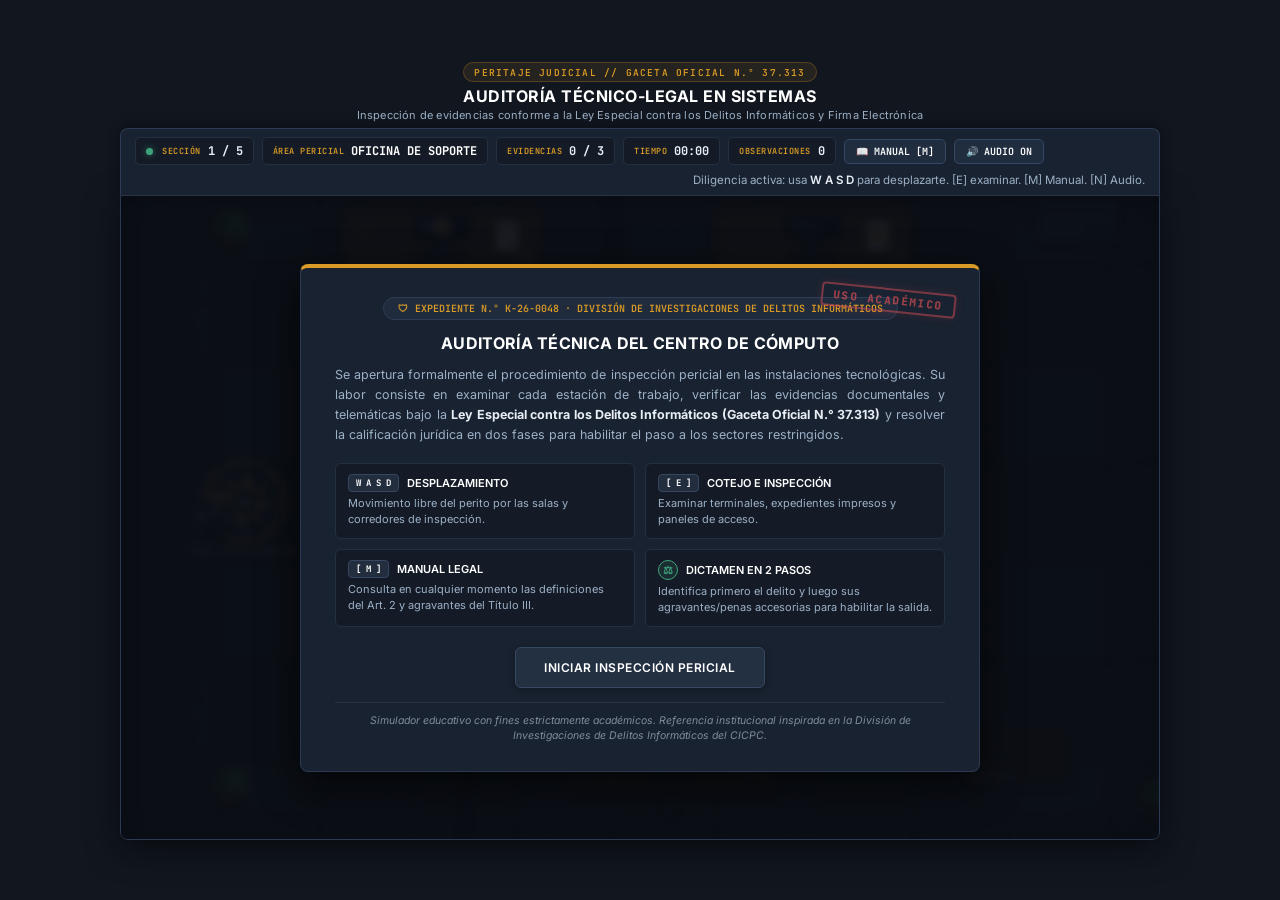
==== index.html @ 8b0395fb "feat: ambientacion institucional inspirada en la Division de Delitos Informaticos del CICPC" ====
<!DOCTYPE html>
<html lang="es">
<head>
    <meta charset="UTF-8">
    <meta name="viewport" content="width=device-width, initial-scale=1.0">
    <title>Auditoría Forense - Ley Especial contra los Delitos Informáticos (Gaceta N.° 37.313)</title>
    <!-- Google Fonts: Inter para lectura nítida y JetBrains Mono para códigos y registros periciales -->
    <link rel="preconnect" href="https://fonts.googleapis.com">
    <link rel="preconnect" href="https://fonts.gstatic.com" crossorigin>
    <link href="https://fonts.googleapis.com/css2?family=Inter:wght@400;500;600;700&family=JetBrains+Mono:wght@400;500;600;700&display=swap" rel="stylesheet">
    <!-- Estilos de ilustración técnica 2D sobria -->
    <link rel="stylesheet" href="css/styles.css">
</head>
<body>

    <header>
        <div class="header-tag">PERITAJE JUDICIAL // GACETA OFICIAL N.° 37.313</div>
        <h1>AUDITORÍA TÉCNICO-LEGAL EN SISTEMAS</h1>
        <div class="subtitle">Inspección de evidencias conforme a la Ley Especial contra los Delitos Informáticos y Firma Electrónica</div>
    </header>

    <!-- HUD Superior: Panel de Control de la Diligencia -->
    <div id="status-bar">
        <div class="hud-item hud-room">
            <span class="hud-status-led" title="Diligencia en curso"></span>
            <span class="hud-label">SECCIÓN</span>
            <span class="hud-value" id="room-num">1 / 5</span>
        </div>
        <div class="hud-item hud-name">
            <span class="hud-label">ÁREA PERICIAL</span>
            <span class="hud-value" id="room-name-display">OFICINA DE SOPORTE</span>
        </div>
        <div class="hud-item hud-clues">
            <span class="hud-label">EVIDENCIAS</span>
            <span class="hud-value" id="clues-counter">0 / 3</span>
        </div>
        <div class="hud-item hud-timer">
            <span class="hud-label">TIEMPO</span>
            <span class="hud-value" id="timer-display">00:00</span>
        </div>
        <div class="hud-item hud-errors">
            <span class="hud-label">OBSERVACIONES</span>
            <span class="hud-value" id="errors-counter">0</span>
        </div>
        <button id="btn-open-manual" class="hud-btn" type="button" title="Consultar Manual Legal [M]">
            <span class="hud-btn-icon">📖</span> MANUAL [M]
        </button>
        <button id="btn-audio" class="hud-btn" type="button" title="Alternar Audio [N]">
            <span class="hud-btn-icon">🔊</span> AUDIO ON
        </button>
        <div class="hud-hint" id="interaction-hint">
            Diligencia activa: usa <b>W A S D</b> para desplazarte. [E] examinar. [M] Manual. [N] Audio.
        </div>
    </div>

    <!-- Contenedor Principal del Juego -->
    <div id="game-container">
        <!-- Canvas en alta resolución 2D vectorial (840x520 viewport con cámara de seguimiento) -->
        <canvas id="gameCanvas" width="840" height="520"></canvas>

        <!-- Sombra perimetral sutil -->
        <div class="vignette-layer"></div>

        <!-- Notificación táctica de diligencia -->
        <div id="tactical-toast" role="status" aria-live="polite">
            <span class="toast-icon">§</span>
            <span id="toast-message">EXPEDIENTE PERICIAL // GACETA OFICIAL N.° 37.313</span>
        </div>

        <!-- Pantalla de Transición entre sectores periciales -->
        <div id="transition-overlay">
            <div class="transition-spinner"></div>
            <div class="transition-text" id="transition-status-text">CONSIGNANDO DICTAMEN PERICIAL...</div>
            <div class="transition-sub">Preservando cadena de custodia digital</div>
        </div>

        <!-- Pantalla de Inicio: Apertura de Expediente -->
        <div id="start-screen" class="screen-overlay">
            <div class="screen-card">
                <div class="academic-stamp">USO ACADÉMICO</div>
                <div class="card-header-badge">
                    <span class="badge-icon">🛡</span>
                    <span>EXPEDIENTE N.° K-26-0048 · DIVISIÓN DE INVESTIGACIONES DE DELITOS INFORMÁTICOS</span>
                </div>
                <h2 class="screen-title">AUDITORÍA TÉCNICA DEL CENTRO DE CÓMPUTO</h2>
                <p class="screen-desc">
                    Se apertura formalmente el procedimiento de inspección pericial en las instalaciones tecnológicas. 
                    Su labor consiste en examinar cada estación de trabajo, verificar las evidencias documentales y 
                    telemáticas bajo la <b>Ley Especial contra los Delitos Informáticos (Gaceta Oficial N.° 37.313)</b> 
                    y resolver la calificación jurídica en dos fases para habilitar el paso a los sectores restringidos.
                </p>
                <div class="instructions-grid">
                    <div class="instruction-item">
                        <div class="inst-header">
                            <span class="inst-key">W A S D</span>
                            <b>DESPLAZAMIENTO</b>
                        </div>
                        <p>Movimiento libre del perito por las salas y corredores de inspección.</p>
                    </div>
                    <div class="instruction-item">
                        <div class="inst-header">
                            <span class="inst-key">[ E ]</span>
                            <b>COTEJO E INSPECCIÓN</b>
                        </div>
                        <p>Examinar terminales, expedientes impresos y paneles de acceso.</p>
                    </div>
                    <div class="instruction-item">
                        <div class="inst-header">
                            <span class="inst-key">[ M ]</span>
                            <b>MANUAL LEGAL</b>
                        </div>
                        <p>Consulta en cualquier momento las definiciones del Art. 2 y agravantes del Título III.</p>
                    </div>
                    <div class="instruction-item">
                        <div class="inst-header">
                            <span class="inst-indicator verified">⚖</span>
                            <b>DICTAMEN EN 2 PASOS</b>
                        </div>
                        <p>Identifica primero el delito y luego sus agravantes/penas accesorias para habilitar la salida.</p>
                    </div>
                </div>
                <button id="btn-start" class="cyber-btn" type="button">INICIAR INSPECCIÓN PERICIAL</button>
                <div class="screen-footer-note">
                    Simulador educativo con fines estrictamente académicos. Referencia institucional inspirada en la División de Investigaciones de Delitos Informáticos del CICPC.
                </div>
            </div>
        </div>

        <!-- Pantalla de Victoria: Informe Final de Auditoría -->
        <div id="victory-screen" class="screen-overlay" style="display: none;">
            <div class="screen-card victory report-card">
                <div class="card-header-badge success">
                    <span class="badge-icon">✓</span>
                    <span>DICTAMEN EMITIDO // INFORME PERICIAL CONSOLIDADO</span>
                </div>
                <h2 class="screen-title">EXPERTICIA INFORMÁTICA — DICTAMEN PERICIAL</h2>
                <p class="screen-desc">
                    Informe consolidado listo para remisión al Ministerio Público (Ley Especial contra los Delitos Informáticos, G.O. N.° 37.313). Se ha culminado la totalidad de las 5 secciones periciales, logrando tipificar con rigor legal las infracciones y determinando las sanciones principales, accesorias e indemnizaciones civiles correspondientes.
                </p>

                <!-- Resumen de Métricas de la Diligencia -->
                <div class="metrics-row">
                    <div class="metric-box">
                        <span class="metric-label">TIEMPO TOTAL</span>
                        <span class="metric-val" id="victory-time">00:00</span>
                    </div>
                    <div class="metric-box">
                        <span class="metric-label">EVIDENCIAS ANALIZADAS</span>
                        <span class="metric-val" id="victory-clues">0 / 0</span>
                    </div>
                    <div class="metric-box">
                        <span class="metric-label">OBSERVACIONES / ERRORES</span>
                        <span class="metric-val" id="victory-errors">0</span>
                    </div>
                </div>

                <!-- Tabla de Delitos Resueltos -->
                <div id="victory-table-container" class="table-scroll-container"></div>

                <button id="btn-restart" class="cyber-btn" type="button">REINICIAR AUDITORÍA</button>
            </div>
        </div>

        <!-- Modal de Terminal / Desafío Legal en Dos Pasos -->
        <div id="terminal-modal" role="dialog" aria-modal="true" aria-labelledby="q-title">
            <div class="modal-header">
                <div id="terminal-step-badge" class="step-badge step-1">PASO 1 DE 2: TIPIFICACIÓN DEL DELITO</div>
                <h2 id="q-title">CONTROL PERICIAL // DICTAMEN REQUERIDO</h2>
                <p id="q-summary" class="terminal-summary"></p>
            </div>
            <div id="terminal-error"></div>
            <p id="q-text"></p>
            <div id="q-options"></div>
            <div id="terminal-verdict" style="display: none;"></div>
        </div>

        <!-- Modal de Evidencia Encontrada (Diegético: Gaceta Oficial / Estación Forense) -->
        <div id="clue-modal" role="dialog" aria-modal="true" aria-labelledby="clue-title" class="clue-document">
            <!-- Cabecera Editorial Gaceta Oficial (Modo Documento) -->
            <div class="gaceta-masthead">
                <div class="gaceta-top-republica">REPÚBLICA BOLIVARIANA DE VENEZUELA</div>
                <h1 class="gaceta-main-title">GACETA OFICIAL</h1>
                <div class="gaceta-sub-republica">DE LA REPÚBLICA BOLIVARIANA DE VENEZUELA</div>
                <div class="gaceta-double-rule"></div>
                <div class="gaceta-meta-bar">
                    <span>AÑO CXXIX — MES I</span>
                    <span>Caracas, martes 30 de octubre de 2001</span>
                    <span>Número 37.313</span>
                </div>
                <div class="gaceta-single-rule"></div>
                <div class="gaceta-law-title">Ley N° 48 · Ley Especial contra los Delitos Informáticos</div>
            </div>

            <!-- Cabecera de Estación Digital Forense (Modo Terminal / Computadora) -->
            <div class="workstation-titlebar">
                <div class="os-window-dots">
                    <span class="dot close"></span>
                    <span class="dot min"></span>
                    <span class="dot max"></span>
                </div>
                <div class="os-window-title">MÓDULO DE ANÁLISIS FORENSE — CICPC // EVIDENCIA DIGITAL</div>
                <div class="os-badge-secure">EVIDENCIA DIGITAL // SOLO LECTURA</div>
            </div>

            <!-- Contenido del expediente / evidencia -->
            <div class="clue-body-wrap">
                <div class="modal-header">
                    <span class="modal-badge-info" id="clue-badge-label">EVIDENCIA CONSIGNADA</span>
                    <h2 id="clue-title">ELEMENTO MATERIAL PROBATORIO</h2>
                </div>
                <p id="clue-text"></p>
            </div>
            <button id="close-clue" class="close-btn" type="button">CERRAR Y CONTINUAR INSPECCIÓN</button>
        </div>

        <!-- Modal de Manual Legal (Glosario Art. 2 y Título III) -->
        <div id="manual-modal" role="dialog" aria-modal="true" aria-labelledby="manual-title">
            <div class="manual-modal-header">
                <div class="manual-title-group">
                    <span class="modal-badge-info">CONSULTA NORMATIVA</span>
                    <h2 id="manual-title">MANUAL LEGAL // GACETA OFICIAL N.° 37.313</h2>
                </div>
                <button id="close-manual" class="modal-close-icon" type="button" title="Cerrar Manual [Escape]">✕</button>
            </div>
            <div class="manual-controls">
                <div class="manual-tabs">
                    <button id="tab-defs" class="manual-tab active" type="button">DEFINICIONES (ART. 2)</button>
                    <button id="tab-rules" class="manual-tab" type="button">AGRAVANTES Y SANCIONES (TÍTULO III)</button>
                </div>
                <input id="manual-search" class="manual-search-input" type="text" placeholder="Buscar concepto o artículo legal...">
            </div>
            <div id="manual-content" class="manual-content-body"></div>
        </div>
    </div>

    <!-- Carga ordenada de scripts del motor mediante defer -->
    <script src="js/data/rooms.js" defer></script>
    <script src="js/data/puzzles.js" defer></script>
    <script src="js/data/glossary.js" defer></script>
    <script src="js/engine/audio.js" defer></script>
    <script src="js/engine/state.js" defer></script>
    <script src="js/engine/textures.js" defer></script>
    <script src="js/engine/renderer.js" defer></script>
    <script src="js/main.js" defer></script>
</body>
</html>
---- css/styles.css ----
/* ==========================================================================
   AUDITORÍA FORENSE - GACETA OFICIAL N.° 37.313
   ESTILO DE ILUSTRACIÓN 2D TÉCNICA, SOBRIA, AMPLIA Y NÍTIDA
   ========================================================================== */

@import url('https://fonts.googleapis.com/css2?family=Inter:wght@400;500;600;700&family=JetBrains+Mono:wght@400;500;600;700&display=swap');

:root {
    /* Paleta sobria institucional */
    --bg-dark: #11161F;
    --panel-bg: #192230;
    --panel-surface: #202B3D;
    --panel-border: #2C3B52;
    --panel-border-subtle: #233042;

    /* Acentos funcionales mate */
    --accent-amber: #D99B26;      /* Énfasis pericial, cotejos pendientes */
    --accent-emerald: #3FA37C;    /* Conformidad jurídica, acceso concedido */
    --accent-brick: #C84B52;      /* Restricción de acceso, advertencia penal */
    --accent-blue: #4B6E94;       /* Respaldo institucional */

    /* Tonalidades de texto y lectura */
    --text-main: #E8EEF5;
    --text-dim: #9CB0C6;
    --text-muted: #6E8299;
    --doc-archive: #EAE2D0;
}

* {
    box-sizing: border-box;
    margin: 0;
    padding: 0;
}

/* Scrollbar moderno sobrio */
::-webkit-scrollbar {
    width: 7px;
    height: 7px;
}
::-webkit-scrollbar-track {
    background: #11161F;
    border-radius: 4px;
}
::-webkit-scrollbar-thumb {
    background: #2C3B52;
    border-radius: 4px;
}
::-webkit-scrollbar-thumb:hover {
    background: #3E516E;
}

body {
    background-color: var(--bg-dark);
    color: var(--text-main);
    font-family: 'Inter', -apple-system, BlinkMacSystemFont, 'Segoe UI', Roboto, sans-serif;
    display: flex;
    flex-direction: column;
    align-items: center;
    justify-content: center;
    min-height: 100vh;
    padding: 8px 14px;
    overflow-x: hidden;
    position: relative;
    -webkit-font-smoothing: antialiased;
}

/* Encabezado Institucional Limpio */
header {
    text-align: center;
    margin-bottom: 6px;
    z-index: 1;
}

.header-tag {
    display: inline-block;
    font-family: 'JetBrains Mono', monospace;
    font-size: 9.5px;
    font-weight: 600;
    letter-spacing: 1.2px;
    color: var(--accent-amber);
    background: rgba(217, 155, 38, 0.1);
    border: 1px solid rgba(217, 155, 38, 0.25);
    padding: 2.5px 10px;
    border-radius: 12px;
    margin-bottom: 4px;
}

h1 {
    font-family: 'Inter', sans-serif;
    font-size: 16px;
    font-weight: 700;
    color: #FFFFFF;
    letter-spacing: 0.5px;
    margin-bottom: 2px;
    text-transform: uppercase;
}

.subtitle {
    font-size: 11px;
    color: var(--text-dim);
    letter-spacing: 0.2px;
    font-weight: 400;
}

/* HUD Superior: Barra de Estado Forense Amplia */
#status-bar {
    width: min(1040px, 96vw, calc((100vh - 110px) * (840 / 520)));
    display: flex;
    flex-wrap: wrap;
    gap: 8px;
    align-items: center;
    background: var(--panel-bg);
    border: 1px solid var(--panel-border);
    border-bottom: none;
    border-radius: 8px 8px 0 0;
    padding: 8px 14px;
    box-shadow: 0 -2px 12px rgba(0, 0, 0, 0.35);
    z-index: 2;
}

.hud-item {
    display: inline-flex;
    align-items: center;
    gap: 7px;
    background: #141B26;
    border: 1px solid var(--panel-border-subtle);
    border-radius: 5px;
    padding: 5px 10px;
}

.hud-label {
    font-family: 'JetBrains Mono', monospace;
    font-size: 8.5px;
    font-weight: 600;
    color: var(--accent-amber);
    letter-spacing: 0.5px;
    text-transform: uppercase;
}

.hud-value {
    font-family: 'JetBrains Mono', monospace;
    font-size: 12px;
    font-weight: 700;
    color: var(--text-main);
}

.hud-name .hud-value {
    color: #FFFFFF;
}

/* Indicador de expediente activo */
.hud-status-led {
    display: inline-block;
    width: 7px;
    height: 7px;
    background-color: var(--accent-emerald);
    border-radius: 50%;
    margin-right: 2px;
    box-shadow: 0 0 6px rgba(63, 163, 124, 0.6);
}

/* Botón de Manual en el HUD */
.hud-btn {
    display: inline-flex;
    align-items: center;
    gap: 6px;
    background: #202D3F;
    color: #FFFFFF;
    border: 1px solid #354763;
    padding: 5px 11px;
    border-radius: 5px;
    font-family: 'JetBrains Mono', monospace;
    font-size: 10px;
    font-weight: 600;
    cursor: pointer;
    transition: all 0.16s ease;
    outline: none;
}

.hud-btn:hover {
    background: #2A3C54;
    border-color: var(--accent-amber);
    color: #FFFFFF;
}

.hud-btn:active {
    transform: translateY(1px);
}

.hud-btn.muted {
    background: #171E28;
    border-color: #283648;
    color: var(--text-dim);
}

.hud-btn.muted:hover {
    background: #202A38;
    border-color: #3C4E68;
    color: var(--text-main);
}

.hud-hint {
    font-size: 11.5px;
    color: var(--text-dim);
    margin-left: auto;
    white-space: nowrap;
    overflow: hidden;
    text-overflow: ellipsis;
}

.hud-hint b {
    color: var(--text-main);
    font-weight: 600;
}

/* Contenedor Principal del Juego */
#game-container {
    position: relative;
    width: min(1040px, 96vw, calc((100vh - 110px) * (840 / 520)));
    border: 1px solid var(--panel-border);
    border-radius: 0 0 8px 8px;
    box-shadow: 0 8px 32px rgba(0, 0, 0, 0.55);
    background-color: #0E131B;
    overflow: hidden;
    z-index: 1;
}

/* Canvas nítido en renderizado 2D ilustrado */
canvas#gameCanvas {
    display: block;
    width: 100%;
    height: auto;
    aspect-ratio: 840 / 520;
    background-color: #0E131B;
}

/* Viñeta sutil perimetral */
.vignette-layer {
    position: absolute;
    inset: 0;
    pointer-events: none;
    box-shadow: inset 0 0 60px rgba(0, 0, 0, 0.45);
    z-index: 5;
}

/* Toast de notificación pericial */
#tactical-toast {
    position: absolute;
    top: 16px;
    left: 50%;
    transform: translateX(-50%) translateY(-70px);
    background: #192230;
    border: 1px solid var(--panel-border);
    border-left: 4px solid var(--accent-amber);
    color: #FFFFFF;
    font-size: 12px;
    font-weight: 500;
    padding: 10px 20px;
    border-radius: 6px;
    box-shadow: 0 6px 20px rgba(0, 0, 0, 0.6);
    z-index: 25;
    transition: transform 0.28s cubic-bezier(0.16, 1, 0.3, 1), opacity 0.25s ease-out;
    opacity: 0;
    pointer-events: none;
    display: flex;
    align-items: center;
    gap: 10px;
    white-space: nowrap;
}

#tactical-toast.visible {
    transform: translateX(-50%) translateY(0);
    opacity: 1;
}

#tactical-toast .toast-icon {
    color: var(--accent-amber);
    font-family: 'JetBrains Mono', monospace;
    font-weight: bold;
    font-size: 14px;
}

/* Transición entre sectores periciales */
#transition-overlay {
    position: absolute;
    inset: 0;
    background-color: #0B0E14;
    z-index: 30;
    opacity: 0;
    pointer-events: none;
    transition: opacity 0.4s ease-in-out;
    display: flex;
    flex-direction: column;
    align-items: center;
    justify-content: center;
    gap: 10px;
}

#transition-overlay.active {
    opacity: 1;
    pointer-events: all;
}

.transition-spinner {
    width: 32px;
    height: 32px;
    border: 3px solid rgba(217, 155, 38, 0.2);
    border-top-color: var(--accent-amber);
    border-radius: 50%;
    animation: spin 0.9s linear infinite;
    margin-bottom: 6px;
}

@keyframes spin {
    to { transform: rotate(360deg); }
}

.transition-text {
    font-family: 'Inter', sans-serif;
    font-size: 13px;
    font-weight: 600;
    color: #FFFFFF;
    letter-spacing: 0.8px;
    text-transform: uppercase;
}

.transition-sub {
    font-size: 11px;
    color: var(--text-dim);
}

/* Pantallas superpuestas (Inicio y Dictamen Final) */
.screen-overlay {
    position: absolute;
    inset: 0;
    background: rgba(10, 14, 20, 0.92);
    backdrop-filter: blur(4px);
    display: flex;
    flex-direction: column;
    align-items: center;
    justify-content: center;
    padding: 20px;
    z-index: 20;
    text-align: center;
    animation: screenFadeIn 0.28s ease-out;
}

@keyframes screenFadeIn {
    from { opacity: 0; }
    to { opacity: 1; }
}

.screen-card {
    background: #192230;
    border: 1px solid var(--panel-border);
    border-top: 4px solid var(--accent-amber);
    border-radius: 8px;
    padding: 28px 34px;
    max-width: 680px;
    max-height: calc(100% - 20px);
    overflow-y: auto;
    box-shadow: 0 12px 40px rgba(0, 0, 0, 0.7);
    position: relative;
    animation: cardScaleIn 0.25s ease-out;
}

@keyframes cardScaleIn {
    from { opacity: 0; transform: scale(0.97); }
    to { opacity: 1; transform: scale(1); }
}

.screen-card.victory {
    border-top-color: var(--accent-emerald);
}

.screen-card.report-card {
    max-width: 760px;
}

/* Sello diagonal de uso académico */
.academic-stamp {
    position: absolute;
    top: 20px;
    right: 24px;
    font-family: 'JetBrains Mono', monospace;
    font-size: 11px;
    font-weight: 800;
    color: rgba(200, 75, 82, 0.75);
    border: 2px solid rgba(200, 75, 82, 0.55);
    padding: 3px 10px;
    border-radius: 4px;
    letter-spacing: 1.5px;
    transform: rotate(6deg);
    text-transform: uppercase;
    pointer-events: none;
    box-shadow: 0 0 10px rgba(200, 75, 82, 0.15);
}

.screen-footer-note {
    font-size: 10.5px;
    color: #7E8D9F;
    line-height: 1.45;
    margin-top: 14px;
    padding-top: 10px;
    border-top: 1px solid rgba(255, 255, 255, 0.07);
    font-style: italic;
    text-align: center;
}

.card-header-badge {
    display: inline-flex;
    align-items: center;
    gap: 7px;
    padding: 4px 14px;
    font-family: 'JetBrains Mono', monospace;
    font-size: 10px;
    font-weight: 600;
    background: #202B3D;
    border: 1px solid #2E3E56;
    color: var(--accent-amber);
    border-radius: 20px;
    margin-bottom: 12px;
}

.card-header-badge.success {
    color: var(--accent-emerald);
    border-color: rgba(63, 163, 124, 0.35);
}

.screen-title {
    font-family: 'Inter', sans-serif;
    font-size: 16px;
    font-weight: 700;
    color: #FFFFFF;
    line-height: 1.45;
    margin-bottom: 10px;
    letter-spacing: 0.3px;
}

.screen-desc {
    font-size: 12.5px;
    color: var(--text-dim);
    line-height: 1.6;
    margin-bottom: 18px;
    text-align: justify;
}

.screen-desc b {
    color: var(--text-main);
}

.instructions-grid {
    display: grid;
    grid-template-columns: repeat(2, 1fr);
    gap: 10px;
    margin-bottom: 20px;
    text-align: left;
}

.instruction-item {
    background: #141B26;
    border: 1px solid var(--panel-border-subtle);
    border-radius: 6px;
    padding: 10px 12px;
    display: flex;
    flex-direction: column;
    gap: 4px;
}

.inst-header {
    display: flex;
    align-items: center;
    gap: 8px;
}

.inst-key {
    display: inline-block;
    padding: 2px 7px;
    background: #222D3E;
    border: 1px solid #364660;
    border-radius: 4px;
    font-family: 'JetBrains Mono', monospace;
    font-size: 9px;
    font-weight: 700;
    color: #FFFFFF;
}

.inst-indicator {
    display: inline-flex;
    align-items: center;
    justify-content: center;
    width: 20px;
    height: 20px;
    border-radius: 50%;
    font-weight: bold;
    font-size: 11px;
}

.inst-indicator.verified {
    background: rgba(63, 163, 124, 0.15);
    color: var(--accent-emerald);
    border: 1px solid var(--accent-emerald);
}

.instruction-item b {
    color: #FFFFFF;
    font-size: 11px;
    font-family: 'Inter', sans-serif;
    font-weight: 600;
}

.instruction-item p {
    font-size: 11px;
    color: var(--text-dim);
    line-height: 1.45;
    margin: 0;
}

/* Métricas en Pantalla de Victoria */
.metrics-row {
    display: grid;
    grid-template-columns: repeat(3, 1fr);
    gap: 10px;
    margin-bottom: 18px;
}

.metric-box {
    background: #141B26;
    border: 1px solid var(--panel-border-subtle);
    border-radius: 6px;
    padding: 10px 12px;
    display: flex;
    flex-direction: column;
    gap: 3px;
    text-align: center;
}

.metric-label {
    font-family: 'JetBrains Mono', monospace;
    font-size: 8.5px;
    color: var(--accent-amber);
    font-weight: 600;
    letter-spacing: 0.5px;
}

.metric-val {
    font-family: 'JetBrains Mono', monospace;
    font-size: 14px;
    font-weight: 700;
    color: #FFFFFF;
}

/* Tabla del Informe Final de Auditoría */
.table-scroll-container {
    max-height: 200px;
    overflow-y: auto;
    border: 1px solid var(--panel-border);
    border-radius: 6px;
    margin-bottom: 20px;
    background: #121822;
}

.report-table {
    width: 100%;
    border-collapse: collapse;
    text-align: left;
    font-size: 11.5px;
}

.report-table th {
    background: #16202D;
    color: #A4B7CC;
    font-family: 'JetBrains Mono', monospace;
    font-size: 9px;
    font-weight: 700;
    letter-spacing: 0.6px;
    padding: 9px 12px;
    border-bottom: 1px solid var(--panel-border);
    position: sticky;
    top: 0;
    z-index: 2;
}

.report-table td {
    padding: 9px 12px;
    border-bottom: 1px solid #1C2634;
    vertical-align: top;
    line-height: 1.45;
}

.report-table tr:last-child td {
    border-bottom: none;
}

.report-table tr:hover {
    background: rgba(43, 60, 84, 0.25);
}

.col-room {
    font-family: 'JetBrains Mono', monospace;
    font-size: 10px;
    font-weight: 600;
    color: #FFFFFF;
    white-space: nowrap;
}

.col-crime {
    font-weight: 600;
    color: #E8EEF5;
}

.col-art {
    color: var(--accent-amber);
    font-family: 'JetBrains Mono', monospace;
    font-size: 10.5px;
    white-space: nowrap;
}

.col-penalty {
    color: var(--text-dim);
    font-size: 10.5px;
}

/* Botones ejecutivos sobrios y amplios */
.cyber-btn {
    font-family: 'Inter', sans-serif;
    font-size: 12px;
    font-weight: 600;
    letter-spacing: 0.5px;
    padding: 12px 28px;
    background: #233042;
    color: #FFFFFF;
    border: 1px solid #364863;
    border-radius: 6px;
    cursor: pointer;
    transition: all 0.18s ease;
    box-shadow: 0 2px 8px rgba(0, 0, 0, 0.3);
    outline: none;
    text-transform: uppercase;
}

.cyber-btn:hover {
    background: #2C3C54;
    border-color: var(--accent-amber);
    color: #FFFFFF;
    transform: translateY(-1px);
    box-shadow: 0 4px 14px rgba(0, 0, 0, 0.4);
}

.screen-card.victory .cyber-btn:hover {
    border-color: var(--accent-emerald);
}

.cyber-btn:focus-visible {
    border-color: #FFFFFF;
    box-shadow: 0 0 0 3px rgba(217, 155, 38, 0.3);
}

.cyber-btn:active {
    transform: translateY(1px);
    background: #1B2533;
}

/* Modales Amplios para Lectura Legal */
#terminal-modal, #clue-modal, #manual-modal {
    display: none;
    position: absolute;
    top: 50%;
    left: 50%;
    transform: translate(-50%, -50%);
    width: 620px;
    max-width: calc(100% - 28px);
    max-height: calc(100% - 28px);
    overflow-y: auto;
    background: #192230;
    padding: 24px 28px;
    z-index: 15;
    border-radius: 8px;
    border: 1px solid var(--panel-border);
    box-shadow: 0 16px 48px rgba(0, 0, 0, 0.8);
    animation: modalEnter 0.22s ease-out;
}

@keyframes modalEnter {
    from {
        opacity: 0;
        transform: translate(-50%, -48%) scale(0.98);
    }
    to {
        opacity: 1;
        transform: translate(-50%, -50%) scale(1);
    }
}

#terminal-modal {
    border-top: 4px solid var(--accent-brick);
    background: #161D27;
    border: 1px solid #2B3747;
    border-top: 4px solid #C84B52;
}

#clue-modal {
    border-top: 4px solid var(--accent-amber);
    transition: background 0.2s ease, color 0.2s ease;
}

/* =========================================================================
   MODAL DE EVIDENCIA: MODO DOCUMENTO (GACETA OFICIAL N.° 37.313)
   ========================================================================= */
#clue-modal.clue-document {
    background: #F4EFE6;
    color: #1A1A1A;
    border: 1px solid #C5BBA7;
    border-top: 5px solid #8B263E;
    box-shadow: 0 24px 60px rgba(0, 0, 0, 0.85), inset 0 0 50px rgba(215, 200, 175, 0.35);
    padding: 24px 32px;
    font-family: Georgia, 'Times New Roman', serif;
}

#clue-modal.clue-document .workstation-titlebar {
    display: none;
}

#clue-modal.clue-document .gaceta-masthead {
    display: block;
    text-align: center;
    border-bottom: 2px solid #2B231D;
    padding-bottom: 10px;
    margin-bottom: 14px;
}

.gaceta-top-republica {
    font-family: Georgia, 'Times New Roman', serif;
    font-size: 9.5px;
    font-weight: 700;
    letter-spacing: 1.6px;
    color: #4A3B32;
    text-transform: uppercase;
    margin-bottom: 2px;
}

.gaceta-main-title {
    font-family: Georgia, 'Times New Roman', serif;
    font-size: 26px;
    font-weight: 900;
    letter-spacing: 2.2px;
    color: #1A1A1A;
    margin: 4px 0 2px 0;
    text-transform: uppercase;
}

.gaceta-sub-republica {
    font-family: Georgia, 'Times New Roman', serif;
    font-size: 10.5px;
    font-weight: 600;
    letter-spacing: 1px;
    color: #2D241E;
    text-transform: uppercase;
    margin-bottom: 6px;
}

.gaceta-double-rule {
    border-top: 3px double #2B231D;
    margin: 6px 0;
}

.gaceta-meta-bar {
    display: flex;
    justify-content: space-between;
    font-family: 'JetBrains Mono', monospace;
    font-size: 9px;
    font-weight: 600;
    color: #4A3B32;
    padding: 2px 2px;
}

.gaceta-single-rule {
    border-top: 1px solid #2B231D;
    margin: 5px 0 6px 0;
}

.gaceta-law-title {
    font-family: Georgia, 'Times New Roman', serif;
    font-size: 11.5px;
    font-style: italic;
    color: #382A22;
    font-weight: 600;
}

#clue-modal.clue-document .modal-badge-info {
    background: #E5DCCE;
    color: #5C4738;
    border: 1px solid #C2B39E;
    font-family: 'JetBrains Mono', monospace;
    font-size: 9px;
}

#clue-modal.clue-document h2 {
    font-family: Georgia, 'Times New Roman', serif;
    font-size: 16px;
    font-weight: 700;
    color: #1A1A1A;
    letter-spacing: 0.3px;
}

#clue-modal.clue-document #clue-text {
    background: #EAE3D5;
    color: #1A1A1A;
    border: 1px solid #D5C9B5;
    border-left: 4px solid #8B263E;
    font-family: Georgia, 'Times New Roman', serif;
    font-size: 13.5px;
    line-height: 1.7;
    box-shadow: inset 0 1px 3px rgba(0, 0, 0, 0.05);
}

#clue-modal.clue-document #close-clue {
    background: #2B231D;
    color: #F4EFE6;
    border: 1px solid #4D3D33;
    font-family: 'JetBrains Mono', monospace;
    font-size: 10.5px;
    font-weight: 700;
    letter-spacing: 0.5px;
    padding: 9px 20px;
    border-radius: 4px;
    box-shadow: 0 2px 6px rgba(0, 0, 0, 0.25);
}

#clue-modal.clue-document #close-clue:hover {
    background: #42352C;
    border-color: #8B263E;
    color: #FFFFFF;
}

/* =========================================================================
   MODAL DE EVIDENCIA: MODO COMPUTADORA (ESTACIÓN FORENSE DIGITAL)
   ========================================================================= */
#clue-modal.clue-computer {
    background: #151B23;
    color: var(--text-main);
    border: 1px solid #30363D;
    border-top: 4px solid #388BFD;
    padding: 16px 22px 22px 22px;
}

#clue-modal.clue-computer .gaceta-masthead {
    display: none;
}

#clue-modal.clue-computer .workstation-titlebar {
    display: flex;
    align-items: center;
    gap: 10px;
    background: #0D1117;
    border: 1px solid #21262D;
    padding: 7px 12px;
    border-radius: 6px 6px 0 0;
    margin: -16px -22px 16px -22px;
    border-bottom: 1px solid #30363D;
}

.os-window-dots {
    display: flex;
    gap: 6px;
}

.os-window-dots .dot {
    width: 9px;
    height: 9px;
    border-radius: 50%;
}

.os-window-dots .dot.close { background: #FF5F56; }
.os-window-dots .dot.min { background: #FFBD2E; }
.os-window-dots .dot.max { background: #27C93F; }

.os-window-title {
    font-family: 'JetBrains Mono', monospace;
    font-size: 10px;
    font-weight: 700;
    color: #8B949E;
    letter-spacing: 0.6px;
}

.os-badge-secure {
    margin-left: auto;
    font-family: 'JetBrains Mono', monospace;
    font-size: 8.5px;
    font-weight: 700;
    color: #58A6FF;
    background: rgba(56, 139, 253, 0.12);
    border: 1px solid rgba(56, 139, 253, 0.28);
    padding: 2px 7px;
    border-radius: 4px;
}

#clue-modal.clue-computer #clue-text {
    background: #0D1117;
    color: #E6EDF3;
    border: 1px solid #30363D;
    border-left: 4px solid #388BFD;
    font-family: 'JetBrains Mono', monospace;
    font-size: 12.5px;
    line-height: 1.6;
}

#manual-modal {
    width: 680px;
    border-top: 4px solid var(--accent-blue);
}

.modal-header {
    margin-bottom: 12px;
}

/* Indicador de progreso de pasos en la terminal */
.step-badge {
    display: inline-block;
    font-family: 'JetBrains Mono', monospace;
    font-size: 9.5px;
    font-weight: 700;
    letter-spacing: 0.8px;
    padding: 3px 9px;
    border-radius: 4px;
    margin-bottom: 8px;
}

.step-badge.step-1 {
    background: rgba(75, 110, 148, 0.18);
    color: #9EC0E6;
    border: 1px solid rgba(75, 110, 148, 0.35);
}

.step-badge.step-2 {
    background: rgba(217, 155, 38, 0.18);
    color: var(--accent-amber);
    border: 1px solid rgba(217, 155, 38, 0.35);
}

.step-badge.step-complete {
    background: rgba(63, 163, 124, 0.18);
    color: var(--accent-emerald);
    border: 1px solid rgba(63, 163, 124, 0.35);
}

.modal-badge-info {
    display: inline-block;
    font-family: 'JetBrains Mono', monospace;
    font-size: 9px;
    font-weight: 700;
    letter-spacing: 0.8px;
    padding: 2px 8px;
    border-radius: 4px;
    margin-bottom: 6px;
    background: rgba(217, 155, 38, 0.15);
    color: var(--accent-amber);
    border: 1px solid rgba(217, 155, 38, 0.3);
}

#terminal-modal h2, #clue-modal h2, #manual-modal h2 {
    font-family: 'Inter', sans-serif;
    font-size: 14.5px;
    font-weight: 700;
    color: #FFFFFF;
    margin: 0;
    letter-spacing: 0.2px;
}

.terminal-summary {
    font-size: 12px;
    color: var(--text-dim);
    margin-top: 4px;
    line-height: 1.45;
}

#q-text, #clue-text {
    font-size: 13px;
    line-height: 1.6;
    color: var(--text-main);
    margin-bottom: 16px;
    background: #121722;
    padding: 14px 16px;
    border-radius: 6px;
    border-left: 4px solid;
    text-align: justify;
}

#q-text {
    border-color: var(--accent-brick);
    font-weight: 500;
}

#clue-text {
    border-color: var(--accent-amber);
}

/* Mensaje de observación legal en Terminal */
#terminal-error {
    display: none;
    background: rgba(200, 75, 82, 0.14);
    border: 1px solid var(--accent-brick);
    color: #F2BAC0;
    font-size: 12px;
    padding: 10px 14px;
    border-radius: 6px;
    margin-bottom: 12px;
    line-height: 1.45;
    font-weight: 500;
}

/* Animación Shake al fallar la respuesta */
@keyframes shake-modal {
    0%, 100% { transform: translate(-50%, -50%); }
    20%, 60% { transform: translate(calc(-50% - 6px), -50%); }
    40%, 80% { transform: translate(calc(-50% + 6px), -50%); }
}

.shake {
    animation: shake-modal 0.38s ease-in-out;
}

/* Opciones de respuesta */
.option-btn {
    display: flex;
    align-items: flex-start;
    gap: 9px;
    width: 100%;
    background: #202B3D;
    color: var(--text-main);
    border: 1px solid #2F3E56;
    padding: 12px 14px;
    margin: 8px 0;
    cursor: pointer;
    text-align: left;
    font-family: 'Inter', sans-serif;
    font-size: 12px;
    line-height: 1.45;
    border-radius: 6px;
    transition: all 0.16s ease;
    outline: none;
}

.option-btn .opt-letter {
    font-family: 'JetBrains Mono', monospace;
    font-weight: 700;
    color: var(--accent-amber);
    flex-shrink: 0;
}

.option-btn:hover {
    background: #28374E;
    border-color: #4C648A;
    color: #FFFFFF;
    transform: translateX(3px);
}

.option-btn:focus-visible {
    border-color: var(--accent-amber);
}

.option-btn:active {
    transform: translateX(1px);
    background: #1B2433;
}

/* Tarjeta de Dictamen Validado */
.verdict-box {
    background: #141D29;
    border: 1px solid rgba(63, 163, 124, 0.35);
    border-radius: 6px;
    padding: 16px 18px;
    text-align: left;
    margin-top: 10px;
}

.verdict-header {
    display: flex;
    align-items: center;
    gap: 8px;
    color: var(--accent-emerald);
    font-size: 13px;
    margin-bottom: 10px;
}

.verdict-text {
    font-size: 12.5px;
    line-height: 1.55;
    color: #E8EEF5;
    margin-bottom: 12px;
}

.verdict-details {
    display: flex;
    flex-direction: column;
    gap: 4px;
    font-size: 11.5px;
    color: var(--text-dim);
    margin-bottom: 16px;
    border-top: 1px solid #212D3E;
    padding-top: 8px;
}

.verdict-details b {
    color: var(--accent-amber);
}

/* Modal de Manual Legal */
.manual-modal-header {
    display: flex;
    align-items: flex-start;
    justify-content: space-between;
    margin-bottom: 14px;
}

.modal-close-icon {
    background: transparent;
    border: 1px solid #364863;
    color: var(--text-dim);
    width: 28px;
    height: 28px;
    border-radius: 4px;
    cursor: pointer;
    font-size: 13px;
    display: flex;
    align-items: center;
    justify-content: center;
    transition: all 0.16s ease;
}

.modal-close-icon:hover {
    background: #263448;
    color: #FFFFFF;
    border-color: var(--accent-amber);
}

.manual-controls {
    display: flex;
    flex-direction: column;
    gap: 10px;
    margin-bottom: 14px;
}

.manual-tabs {
    display: flex;
    gap: 8px;
    border-bottom: 1px solid var(--panel-border);
    padding-bottom: 4px;
}

.manual-tab {
    background: transparent;
    border: none;
    border-bottom: 2px solid transparent;
    color: var(--text-dim);
    font-family: 'JetBrains Mono', monospace;
    font-size: 10px;
    font-weight: 600;
    padding: 6px 12px;
    cursor: pointer;
    transition: all 0.16s ease;
}

.manual-tab:hover {
    color: #FFFFFF;
}

.manual-tab.active {
    color: var(--accent-amber);
    border-bottom-color: var(--accent-amber);
}

.manual-search-input {
    width: 100%;
    background: #131A24;
    border: 1px solid #2E3E56;
    border-radius: 5px;
    padding: 9px 12px;
    color: #FFFFFF;
    font-family: 'Inter', sans-serif;
    font-size: 12px;
    outline: none;
    transition: border-color 0.16s ease;
}

.manual-search-input:focus {
    border-color: var(--accent-amber);
}

.manual-content-body {
    max-height: 280px;
    overflow-y: auto;
    display: flex;
    flex-direction: column;
    gap: 10px;
    padding-right: 4px;
}

.manual-entry {
    background: #141C26;
    border: 1px solid var(--panel-border-subtle);
    border-radius: 6px;
    padding: 11px 13px;
}

.manual-entry-header {
    display: flex;
    align-items: center;
    justify-content: space-between;
    margin-bottom: 6px;
}

.manual-term {
    font-weight: 700;
    font-size: 12.5px;
    color: #FFFFFF;
}

.manual-art {
    font-family: 'JetBrains Mono', monospace;
    font-size: 9.5px;
    color: var(--accent-amber);
    background: rgba(217, 155, 38, 0.1);
    padding: 2px 7px;
    border-radius: 4px;
    border: 1px solid rgba(217, 155, 38, 0.2);
}

.manual-def {
    font-size: 12px;
    color: var(--text-dim);
    line-height: 1.5;
    margin: 0;
    text-align: justify;
}

.manual-empty {
    font-size: 12px;
    color: var(--text-muted);
    padding: 20px;
    text-align: center;
}

/* Botón cerrar modal de pista */
.close-btn {
    background: #233042;
    color: #FFFFFF;
    border: 1px solid #364863;
    padding: 9px 18px;
    cursor: pointer;
    font-family: 'Inter', sans-serif;
    font-size: 11px;
    font-weight: 600;
    border-radius: 5px;
    transition: all 0.16s ease;
    display: inline-block;
    margin-top: 6px;
    outline: none;
}

.close-btn:hover {
    background: #2C3C54;
    border-color: var(--accent-amber);
    transform: translateY(-1px);
}

.close-btn:focus-visible {
    border-color: #FFFFFF;
}

.close-btn:active {
    transform: translateY(1px);
}

/* Responsividad */
@media (max-width: 768px) {
    #status-bar {
        gap: 6px;
    }
    .hud-hint {
        width: 100%;
        text-align: center;
        order: 10;
    }
    .instructions-grid, .metrics-row {
        grid-template-columns: 1fr;
    }
    .screen-card {
        padding: 20px 16px;
    }
}
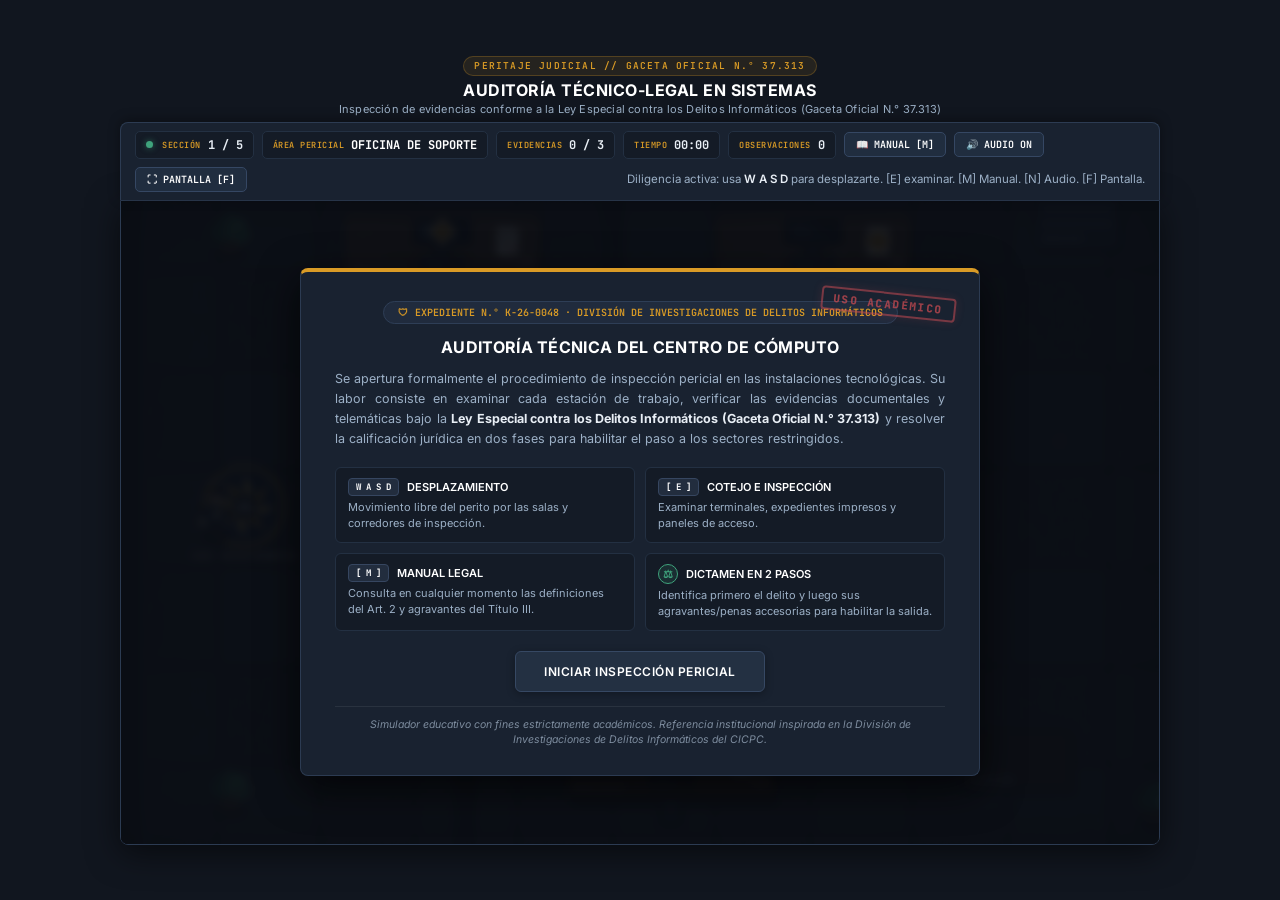
==== commit 3e29eacb: "feat: pantalla completa adaptable, correccion de encuadre vertical y lanzador Jugar.bat" ====
--- a/index.html
+++ b/index.html
@@ -16,7 +16,7 @@
     <header>
         <div class="header-tag">PERITAJE JUDICIAL // GACETA OFICIAL N.° 37.313</div>
         <h1>AUDITORÍA TÉCNICO-LEGAL EN SISTEMAS</h1>
-        <div class="subtitle">Inspección de evidencias conforme a la Ley Especial contra los Delitos Informáticos y Firma Electrónica</div>
+        <div class="subtitle">Inspección de evidencias conforme a la Ley Especial contra los Delitos Informáticos (Gaceta Oficial N.° 37.313)</div>
     </header>
 
     <!-- HUD Superior: Panel de Control de la Diligencia -->
@@ -48,8 +48,11 @@
         <button id="btn-audio" class="hud-btn" type="button" title="Alternar Audio [N]">
             <span class="hud-btn-icon">🔊</span> AUDIO ON
         </button>
+        <button id="btn-fullscreen" class="hud-btn" type="button" title="Alternar Pantalla Completa [F]">
+            <span class="hud-btn-icon">⛶</span> PANTALLA [F]
+        </button>
         <div class="hud-hint" id="interaction-hint">
-            Diligencia activa: usa <b>W A S D</b> para desplazarte. [E] examinar. [M] Manual. [N] Audio.
+            Diligencia activa: usa <b>W A S D</b> para desplazarte. [E] examinar. [M] Manual. [N] Audio. [F] Pantalla.
         </div>
     </div>
 
@@ -178,7 +181,6 @@
         <div id="clue-modal" role="dialog" aria-modal="true" aria-labelledby="clue-title" class="clue-document">
             <!-- Cabecera Editorial Gaceta Oficial (Modo Documento) -->
             <div class="gaceta-masthead">
-                <div class="gaceta-top-republica">REPÚBLICA BOLIVARIANA DE VENEZUELA</div>
                 <h1 class="gaceta-main-title">GACETA OFICIAL</h1>
                 <div class="gaceta-sub-republica">DE LA REPÚBLICA BOLIVARIANA DE VENEZUELA</div>
                 <div class="gaceta-double-rule"></div>
--- a/css/styles.css
+++ b/css/styles.css
@@ -58,15 +58,17 @@
     align-items: center;
     justify-content: center;
     min-height: 100vh;
-    padding: 8px 14px;
+    padding: 6px 14px 10px 14px;
     overflow-x: hidden;
     position: relative;
     -webkit-font-smoothing: antialiased;
+    box-sizing: border-box;
 }
 
 /* Encabezado Institucional Limpio */
 header {
     text-align: center;
+    margin-top: 2px;
     margin-bottom: 6px;
     z-index: 1;
 }
@@ -104,7 +106,7 @@
 
 /* HUD Superior: Barra de Estado Forense Amplia */
 #status-bar {
-    width: min(1040px, 96vw, calc((100vh - 110px) * (840 / 520)));
+    width: min(1040px, 96vw, calc((100vh - 132px) * (840 / 520)));
     display: flex;
     flex-wrap: wrap;
     gap: 8px;
@@ -216,7 +218,7 @@
 /* Contenedor Principal del Juego */
 #game-container {
     position: relative;
-    width: min(1040px, 96vw, calc((100vh - 110px) * (840 / 520)));
+    width: min(1040px, 96vw, calc((100vh - 132px) * (840 / 520)));
     border: 1px solid var(--panel-border);
     border-radius: 0 0 8px 8px;
     box-shadow: 0 8px 32px rgba(0, 0, 0, 0.55);
@@ -1289,3 +1291,36 @@
         padding: 20px 16px;
     }
 }
+
+/* =========================================================================
+   PANTALLA COMPLETA ADAPTABLE
+   ========================================================================= */
+:fullscreen body,
+:-webkit-full-screen body,
+body.is-fullscreen {
+    padding: 0 !important;
+    justify-content: center !important;
+    align-items: center !important;
+    background-color: #0A0D12 !important;
+}
+
+:fullscreen header,
+:-webkit-full-screen header,
+body.is-fullscreen header {
+    display: none !important;
+}
+
+:fullscreen #status-bar,
+:-webkit-full-screen #status-bar,
+body.is-fullscreen #status-bar {
+    width: min(96vw, calc((100vh - 64px) * (840 / 520))) !important;
+    border-radius: 8px 8px 0 0 !important;
+    padding: 6px 14px !important;
+}
+
+:fullscreen #game-container,
+:-webkit-full-screen #game-container,
+body.is-fullscreen #game-container {
+    width: min(96vw, calc((100vh - 64px) * (840 / 520))) !important;
+    border-radius: 0 0 8px 8px !important;
+}
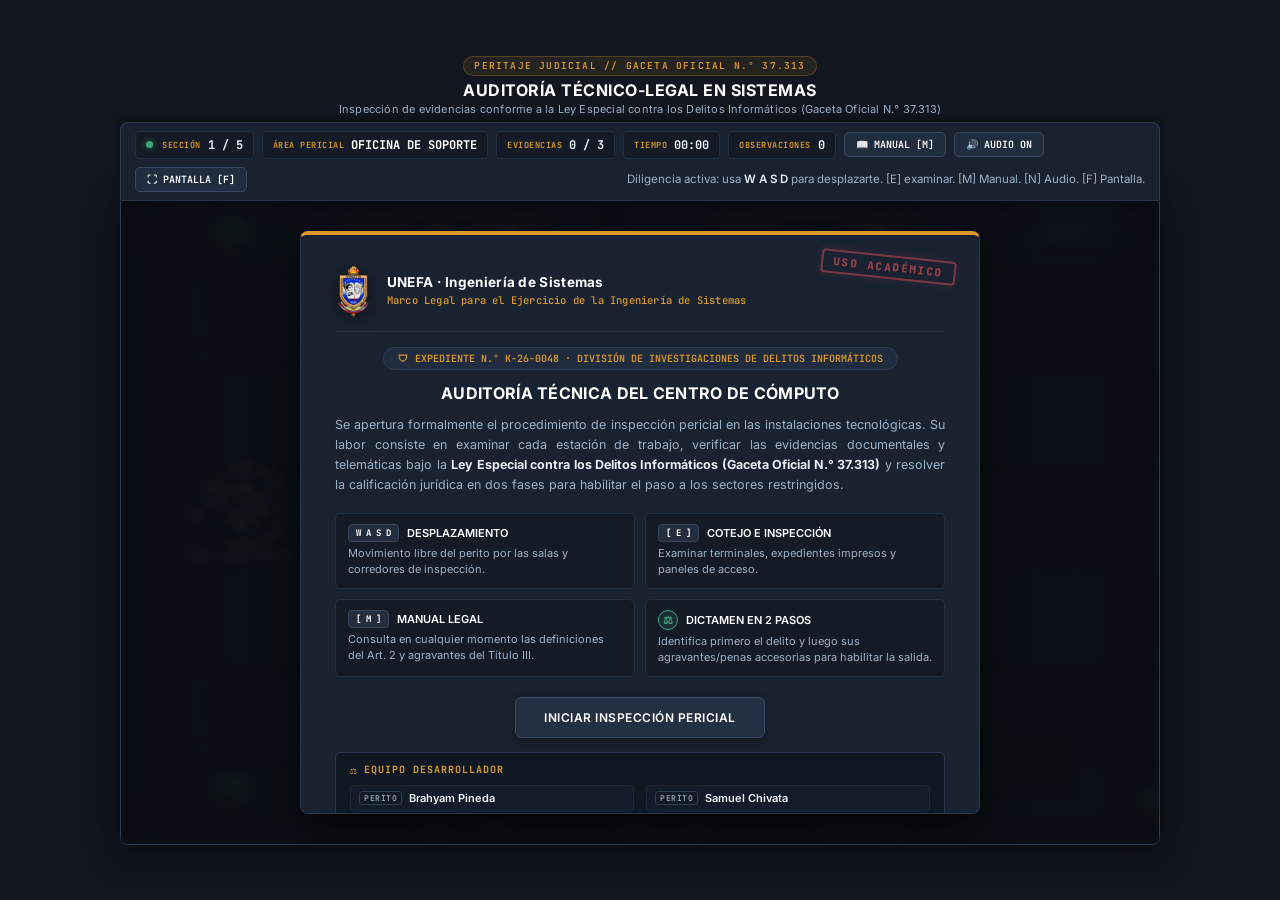
==== commit c4ebdc8f: "feat: escudo institucional UNEFA, creditos del equipo desarrollador y favicon forense" ====
--- a/index.html
+++ b/index.html
@@ -4,6 +4,8 @@
     <meta charset="UTF-8">
     <meta name="viewport" content="width=device-width, initial-scale=1.0">
     <title>Auditoría Forense - Ley Especial contra los Delitos Informáticos (Gaceta N.° 37.313)</title>
+    <!-- Favicon Vectorial Forense -->
+    <link rel="icon" type="image/svg+xml" href="favicon.svg">
     <!-- Google Fonts: Inter para lectura nítida y JetBrains Mono para códigos y registros periciales -->
     <link rel="preconnect" href="https://fonts.googleapis.com">
     <link rel="preconnect" href="https://fonts.gstatic.com" crossorigin>
@@ -81,6 +83,16 @@
         <div id="start-screen" class="screen-overlay">
             <div class="screen-card">
                 <div class="academic-stamp">USO ACADÉMICO</div>
+
+                <!-- Encabezado Institucional UNEFA -->
+                <div class="unefa-header">
+                    <img src="assets/escudo-unefa.png" alt="Escudo UNEFA" class="unefa-logo">
+                    <div class="unefa-info">
+                        <div class="unefa-title">UNEFA · Ingeniería de Sistemas</div>
+                        <div class="unefa-sub">Marco Legal para el Ejercicio de la Ingeniería de Sistemas</div>
+                    </div>
+                </div>
+
                 <div class="card-header-badge">
                     <span class="badge-icon">🛡</span>
                     <span>EXPEDIENTE N.° K-26-0048 · DIVISIÓN DE INVESTIGACIONES DE DELITOS INFORMÁTICOS</span>
@@ -123,6 +135,33 @@
                     </div>
                 </div>
                 <button id="btn-start" class="cyber-btn" type="button">INICIAR INSPECCIÓN PERICIAL</button>
+
+                <!-- Bloque Pericial: Equipo Desarrollador UNEFA -->
+                <div class="team-credits">
+                    <div class="team-credits-header">
+                        <span class="team-icon">⚖</span>
+                        <span class="team-title">EQUIPO DESARROLLADOR</span>
+                    </div>
+                    <div class="team-grid">
+                        <div class="team-member">
+                            <span class="team-badge">PERITO</span>
+                            <span class="team-name">Brahyam Pineda</span>
+                        </div>
+                        <div class="team-member">
+                            <span class="team-badge">PERITO</span>
+                            <span class="team-name">Samuel Chivata</span>
+                        </div>
+                        <div class="team-member">
+                            <span class="team-badge">PERITO</span>
+                            <span class="team-name">Cleiderson Parada</span>
+                        </div>
+                        <div class="team-member">
+                            <span class="team-badge">PERITO</span>
+                            <span class="team-name">Integrante 4</span>
+                        </div>
+                    </div>
+                </div>
+
                 <div class="screen-footer-note">
                     Simulador educativo con fines estrictamente académicos. Referencia institucional inspirada en la División de Investigaciones de Delitos Informáticos del CICPC.
                 </div>
--- a/css/styles.css
+++ b/css/styles.css
@@ -407,6 +407,116 @@
     border-top: 1px solid rgba(255, 255, 255, 0.07);
     font-style: italic;
     text-align: center;
+}
+
+/* =========================================================================
+   ENCABEZADO INSTITUCIONAL UNEFA (PORTADA #start-screen)
+   ========================================================================= */
+.unefa-header {
+    display: flex;
+    align-items: center;
+    gap: 14px;
+    padding-bottom: 12px;
+    padding-right: 110px;
+    margin-bottom: 14px;
+    border-bottom: 1px solid rgba(255, 255, 255, 0.08);
+}
+
+.unefa-logo {
+    height: 56px;
+    max-height: 58px;
+    width: auto;
+    object-fit: contain;
+    filter: drop-shadow(0 3px 8px rgba(0, 0, 0, 0.5));
+    flex-shrink: 0;
+}
+
+.unefa-info {
+    display: flex;
+    flex-direction: column;
+    gap: 3px;
+    text-align: left;
+}
+
+.unefa-title {
+    font-family: 'Inter', sans-serif;
+    font-size: 13.5px;
+    font-weight: 700;
+    color: #FFFFFF;
+    letter-spacing: 0.3px;
+}
+
+.unefa-sub {
+    font-family: 'JetBrains Mono', monospace;
+    font-size: 10.5px;
+    font-weight: 500;
+    color: var(--accent-amber);
+    letter-spacing: 0.2px;
+}
+
+/* =========================================================================
+   FICHA PERICIAL: EQUIPO DESARROLLADOR
+   ========================================================================= */
+.team-credits {
+    margin-top: 14px;
+    padding: 10px 14px;
+    background: rgba(14, 21, 32, 0.75);
+    border: 1px solid #28374D;
+    border-radius: 6px;
+    text-align: left;
+}
+
+.team-credits-header {
+    display: flex;
+    align-items: center;
+    gap: 6px;
+    font-family: 'JetBrains Mono', monospace;
+    font-size: 10px;
+    font-weight: 700;
+    color: var(--accent-amber);
+    text-transform: uppercase;
+    letter-spacing: 1px;
+    margin-bottom: 8px;
+}
+
+.team-icon {
+    font-size: 11px;
+}
+
+.team-grid {
+    display: grid;
+    grid-template-columns: repeat(2, 1fr);
+    gap: 6px 12px;
+}
+
+.team-member {
+    display: flex;
+    align-items: center;
+    gap: 7px;
+    background: rgba(22, 32, 48, 0.5);
+    border: 1px solid rgba(255, 255, 255, 0.05);
+    padding: 5px 8px;
+    border-radius: 4px;
+    font-size: 11px;
+    color: #E2E8F0;
+}
+
+.team-badge {
+    font-family: 'JetBrains Mono', monospace;
+    font-size: 8px;
+    font-weight: 700;
+    color: #8FA2B8;
+    background: #101926;
+    border: 1px solid #2E3E56;
+    padding: 1px 4px;
+    border-radius: 3px;
+    letter-spacing: 0.5px;
+}
+
+.team-name {
+    font-family: 'Inter', sans-serif;
+    font-weight: 600;
+    color: #F1F5F9;
 }
 
 .card-header-badge {
@@ -1287,6 +1397,15 @@
     .instructions-grid, .metrics-row {
         grid-template-columns: 1fr;
     }
+    .unefa-header {
+        padding-right: 0;
+        flex-direction: column;
+        align-items: flex-start;
+        gap: 8px;
+    }
+    .team-grid {
+        grid-template-columns: 1fr;
+    }
     .screen-card {
         padding: 20px 16px;
     }
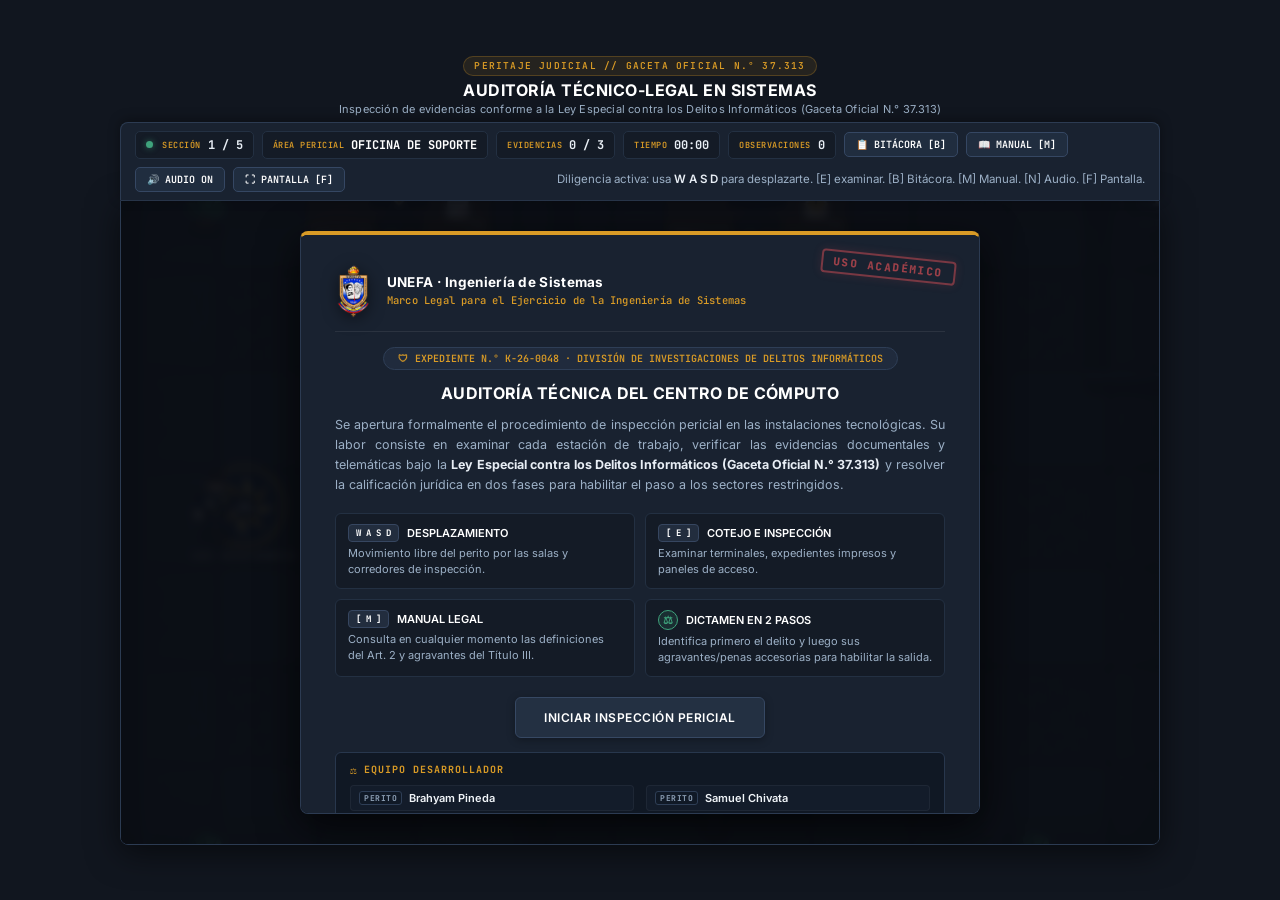
==== commit 4120ef92: "feat: bitacora de campo [B], notas antiguas con codigos de puerta y diseno 2D HD" ====
--- a/index.html
+++ b/index.html
@@ -44,6 +44,9 @@
             <span class="hud-label">OBSERVACIONES</span>
             <span class="hud-value" id="errors-counter">0</span>
         </div>
+        <button id="btn-notebook" class="hud-btn" type="button" title="Abrir Bitácora de Campo [B]">
+            <span class="hud-btn-icon">📋</span> BITÁCORA [B]
+        </button>
         <button id="btn-open-manual" class="hud-btn" type="button" title="Consultar Manual Legal [M]">
             <span class="hud-btn-icon">📖</span> MANUAL [M]
         </button>
@@ -54,7 +57,7 @@
             <span class="hud-btn-icon">⛶</span> PANTALLA [F]
         </button>
         <div class="hud-hint" id="interaction-hint">
-            Diligencia activa: usa <b>W A S D</b> para desplazarte. [E] examinar. [M] Manual. [N] Audio. [F] Pantalla.
+            Diligencia activa: usa <b>W A S D</b> para desplazarte. [E] examinar. [B] Bitácora. [M] Manual. [N] Audio. [F] Pantalla.
         </div>
     </div>
 
@@ -203,10 +206,15 @@
             </div>
         </div>
 
-        <!-- Modal de Terminal / Desafío Legal en Dos Pasos -->
+        <!-- Modal de Terminal / Desafío Legal en Dos Pasos y Código de Salida -->
         <div id="terminal-modal" role="dialog" aria-modal="true" aria-labelledby="q-title">
             <div class="modal-header">
-                <div id="terminal-step-badge" class="step-badge step-1">PASO 1 DE 2: TIPIFICACIÓN DEL DELITO</div>
+                <div class="terminal-header-top">
+                    <div id="terminal-step-badge" class="step-badge step-1">PASO 1 DE 2: TIPIFICACIÓN DEL DELITO</div>
+                    <button id="btn-terminal-notebook" class="terminal-header-btn" type="button" title="Consultar Bitácora de Campo [B]">
+                        <span>📋</span> CONSULTAR BITÁCORA [B]
+                    </button>
+                </div>
                 <h2 id="q-title">CONTROL PERICIAL // DICTAMEN REQUERIDO</h2>
                 <p id="q-summary" class="terminal-summary"></p>
             </div>
@@ -214,6 +222,67 @@
             <p id="q-text"></p>
             <div id="q-options"></div>
             <div id="terminal-verdict" style="display: none;"></div>
+
+            <!-- Paso 3: Teclado Numérico de Anulación de Puerta de Seguridad -->
+            <div id="terminal-keypad" style="display: none;">
+                <div class="keypad-status-banner">
+                    <span class="keypad-status-icon">✓</span>
+                    <span>Calificación jurídica validada y guardada. Ingrese el código numérico del panel de salida.</span>
+                </div>
+                <div class="keypad-instruction">
+                    El paso a la siguiente sección se encuentra retenido por una cerradura técnica de anulación. Ingrese la clave de 4 dígitos o consulte la Bitácora [B]:
+                </div>
+                <div class="keypad-display-wrapper">
+                    <div class="keypad-display" id="keypad-display">
+                        <span class="keypad-digit" id="digit-0">—</span>
+                        <span class="keypad-digit" id="digit-1">—</span>
+                        <span class="keypad-digit" id="digit-2">—</span>
+                        <span class="keypad-digit" id="digit-3">—</span>
+                    </div>
+                </div>
+                <div id="keypad-feedback" class="keypad-feedback"></div>
+                <div class="keypad-grid">
+                    <button class="keypad-btn" type="button" data-val="1">1</button>
+                    <button class="keypad-btn" type="button" data-val="2">2</button>
+                    <button class="keypad-btn" type="button" data-val="3">3</button>
+                    <button class="keypad-btn" type="button" data-val="4">4</button>
+                    <button class="keypad-btn" type="button" data-val="5">5</button>
+                    <button class="keypad-btn" type="button" data-val="6">6</button>
+                    <button class="keypad-btn" type="button" data-val="7">7</button>
+                    <button class="keypad-btn" type="button" data-val="8">8</button>
+                    <button class="keypad-btn" type="button" data-val="9">9</button>
+                    <button class="keypad-btn btn-action btn-clear" type="button" data-action="backspace" title="Borrar último dígito">⌫ BORRAR</button>
+                    <button class="keypad-btn" type="button" data-val="0">0</button>
+                    <button class="keypad-btn btn-action btn-submit" type="button" data-action="enter" title="Validar código">✓ VALIDAR</button>
+                </div>
+                <div class="keypad-actions-row">
+                    <button id="btn-close-keypad-search" class="cyber-btn-secondary" type="button">
+                        <span>🔍</span> Cerrar y buscar código
+                    </button>
+                    <button id="btn-keypad-notebook" class="cyber-btn-secondary" type="button">
+                        <span>📋</span> Consultar Bitácora [B]
+                    </button>
+                </div>
+            </div>
+        </div>
+
+        <!-- Modal de Libreta de Campo / Bitácora de Evidencias [B] -->
+        <div id="notebook-modal" role="dialog" aria-modal="true" aria-labelledby="notebook-title" style="display: none;">
+            <div class="notebook-header">
+                <div class="notebook-title-group">
+                    <span class="modal-badge-info">REGISTRO DE CAMPO // CICPC</span>
+                    <h2 id="notebook-title">BITÁCORA DE CAMPO // ÁREA ACTUAL</h2>
+                    <div id="notebook-room-info" class="notebook-room-subtitle">SECCIÓN 1: OFICINA DE SOPORTE</div>
+                </div>
+                <button id="close-notebook" class="modal-close-icon" type="button" title="Cerrar Bitácora [B / Escape]">✕</button>
+            </div>
+            <div class="notebook-instructions">
+                <span>Registros y notas inspeccionadas en este sector. Clasifica los elementos para fundamentar tu dictamen:</span>
+            </div>
+            <div id="notebook-list" class="notebook-items-container"></div>
+            <div class="notebook-footer">
+                <button id="btn-close-notebook-footer" class="cyber-btn" type="button">VOLVER A LA INSPECCIÓN [B]</button>
+            </div>
         </div>
 
         <!-- Modal de Evidencia Encontrada (Diegético: Gaceta Oficial / Estación Forense) -->
@@ -246,8 +315,8 @@
             <!-- Contenido del expediente / evidencia -->
             <div class="clue-body-wrap">
                 <div class="modal-header">
-                    <span class="modal-badge-info" id="clue-badge-label">EVIDENCIA CONSIGNADA</span>
-                    <h2 id="clue-title">ELEMENTO MATERIAL PROBATORIO</h2>
+                    <span class="modal-badge-info" id="clue-badge-label">REGISTRO INSPECCIONADO</span>
+                    <h2 id="clue-title">DOCUMENTO DE INSPECCIÓN</h2>
                 </div>
                 <p id="clue-text"></p>
             </div>
--- a/css/styles.css
+++ b/css/styles.css
@@ -774,7 +774,7 @@
 }
 
 /* Modales Amplios para Lectura Legal */
-#terminal-modal, #clue-modal, #manual-modal {
+#terminal-modal, #clue-modal, #manual-modal, #notebook-modal {
     display: none;
     position: absolute;
     top: 50%;
@@ -1017,6 +1017,67 @@
     line-height: 1.6;
 }
 
+/* =========================================================================
+   MODAL DE EVIDENCIA: MODO NOTA ANTIGUA / PAPEL ENVEJECIDO (SALAS 2, 3 Y 5)
+   ========================================================================= */
+#clue-modal.clue-old-note {
+    background: #EFE6D5 !important;
+    border: 2px solid #C4B496 !important;
+    box-shadow: 0 16px 42px rgba(54, 41, 26, 0.5) !important;
+    color: #36291A !important;
+}
+
+#clue-modal.clue-old-note .gaceta-masthead,
+#clue-modal.clue-old-note .workstation-titlebar {
+    display: none !important;
+}
+
+#clue-modal.clue-old-note .clue-body-wrap {
+    background: #E9DEC5;
+    border: 1px dashed #B89F70;
+    padding: 22px 24px;
+    border-radius: 4px;
+    margin-bottom: 16px;
+}
+
+#clue-modal.clue-old-note h2 {
+    font-family: 'Courier New', Georgia, serif;
+    font-size: 17px;
+    font-weight: 700;
+    color: #2E1F12;
+    letter-spacing: 0.2px;
+}
+
+#clue-modal.clue-old-note #clue-text {
+    font-family: 'Courier New', Georgia, serif;
+    font-size: 13.5px;
+    line-height: 1.7;
+    color: #36291A;
+    background: transparent;
+    border: none;
+    padding: 0;
+}
+
+#clue-modal.clue-old-note .modal-badge-info {
+    background: #DCCFBA;
+    color: #5C4738;
+    border: 1px solid #B89F70;
+    font-family: 'Courier New', monospace;
+    font-weight: 700;
+}
+
+#clue-modal.clue-old-note #close-clue {
+    background: #36291A;
+    color: #EFE6D5;
+    border: 1px solid #231B11;
+    font-family: 'Courier New', monospace;
+    font-weight: 700;
+}
+
+#clue-modal.clue-old-note #close-clue:hover {
+    background: #4E3C27;
+}
+
 #manual-modal {
     width: 680px;
     border-top: 4px solid var(--accent-blue);
@@ -1054,6 +1115,386 @@
     background: rgba(63, 163, 124, 0.18);
     color: var(--accent-emerald);
     border: 1px solid rgba(63, 163, 124, 0.35);
+}
+
+.step-badge.step-keypad {
+    background: rgba(56, 189, 248, 0.18);
+    color: #38BDF8;
+    border: 1px solid rgba(56, 189, 248, 0.35);
+}
+
+/* Cabecera superior del terminal con botón rápido de Bitácora */
+.terminal-header-top {
+    display: flex;
+    justify-content: space-between;
+    align-items: center;
+    margin-bottom: 8px;
+    gap: 12px;
+}
+
+.terminal-header-top .step-badge {
+    margin-bottom: 0;
+}
+
+.terminal-header-btn {
+    background: rgba(217, 155, 38, 0.12);
+    border: 1px solid rgba(217, 155, 38, 0.35);
+    color: #F1F5F9;
+    font-family: 'JetBrains Mono', monospace;
+    font-size: 11px;
+    font-weight: 600;
+    padding: 4px 10px;
+    border-radius: 4px;
+    cursor: pointer;
+    display: flex;
+    align-items: center;
+    gap: 6px;
+    transition: all 0.15s ease;
+}
+
+.terminal-header-btn:hover {
+    background: rgba(217, 155, 38, 0.22);
+    border-color: #D99B26;
+    color: #FFFFFF;
+}
+
+/* =========================================================================
+   PASO 3: TECLADO NUMÉRICO DE ANULACIÓN DE COMPUERTA TÉCNICA
+   ========================================================================= */
+#terminal-keypad {
+    margin-top: 14px;
+    animation: fadeIn 0.2s ease-out;
+}
+
+.keypad-status-banner {
+    background: rgba(63, 163, 124, 0.14);
+    border: 1px solid rgba(63, 163, 124, 0.35);
+    color: #D4EFE3;
+    padding: 8px 12px;
+    border-radius: 5px;
+    margin-bottom: 12px;
+    font-size: 12px;
+    display: flex;
+    align-items: center;
+    gap: 8px;
+    font-weight: 600;
+}
+
+.keypad-status-icon {
+    font-size: 14px;
+    color: #3FA37C;
+}
+
+.keypad-instruction {
+    font-size: 12px;
+    color: #94A3B8;
+    margin-bottom: 14px;
+    line-height: 1.5;
+}
+
+.keypad-display-wrapper {
+    display: flex;
+    justify-content: center;
+    margin-bottom: 12px;
+}
+
+.keypad-display {
+    display: flex;
+    gap: 10px;
+    background: #0B0E14;
+    border: 1px solid #2B3747;
+    padding: 10px 18px;
+    border-radius: 8px;
+    box-shadow: inset 0 2px 8px rgba(0, 0, 0, 0.6);
+}
+
+.keypad-digit {
+    width: 44px;
+    height: 52px;
+    background: #11161F;
+    border: 1.5px solid #334155;
+    border-radius: 6px;
+    display: flex;
+    align-items: center;
+    justify-content: center;
+    font-family: 'JetBrains Mono', monospace;
+    font-size: 26px;
+    font-weight: 700;
+    color: #64748B;
+    transition: all 0.12s ease;
+}
+
+.keypad-digit.filled {
+    color: #38BDF8;
+    border-color: #38BDF8;
+    background: #0F1D2C;
+    text-shadow: 0 0 10px rgba(56, 189, 248, 0.5);
+}
+
+.keypad-feedback {
+    min-height: 22px;
+    font-size: 11.5px;
+    text-align: center;
+    margin: 6px 0 12px 0;
+    font-family: 'JetBrains Mono', monospace;
+    font-weight: 600;
+}
+
+.keypad-feedback.error {
+    color: #F87171;
+}
+
+.keypad-feedback.success {
+    color: #3FA37C;
+}
+
+.keypad-feedback.warn {
+    color: #FBBF24;
+}
+
+.keypad-grid {
+    display: grid;
+    grid-template-columns: repeat(3, 1fr);
+    gap: 8px;
+    max-width: 310px;
+    margin: 0 auto;
+}
+
+.keypad-btn {
+    background: #1A2230;
+    border: 1px solid #334155;
+    color: #F1F5F9;
+    font-family: 'JetBrains Mono', monospace;
+    font-size: 18px;
+    font-weight: 700;
+    padding: 10px 0;
+    border-radius: 6px;
+    cursor: pointer;
+    transition: all 0.12s ease;
+}
+
+.keypad-btn:hover {
+    background: #28354A;
+    border-color: #475569;
+}
+
+.keypad-btn:active {
+    transform: scale(0.96);
+}
+
+.keypad-btn.btn-action {
+    font-size: 11px;
+    letter-spacing: 0.5px;
+}
+
+.keypad-btn.btn-clear {
+    background: #261619;
+    border-color: #5C1D24;
+    color: #FCA5A5;
+}
+
+.keypad-btn.btn-clear:hover {
+    background: #3B1B22;
+    border-color: #7F1D1D;
+}
+
+.keypad-btn.btn-submit {
+    background: #11281E;
+    border-color: #105938;
+    color: #86EFAC;
+}
+
+.keypad-btn.btn-submit:hover {
+    background: #173B2B;
+    border-color: #059669;
+}
+
+.keypad-actions-row {
+    display: flex;
+    gap: 10px;
+    justify-content: center;
+    margin-top: 16px;
+}
+
+.cyber-btn-secondary {
+    background: #161D27;
+    border: 1px solid #334155;
+    color: #CBD5E1;
+    font-family: 'JetBrains Mono', monospace;
+    font-size: 11.5px;
+    font-weight: 600;
+    padding: 8px 14px;
+    border-radius: 5px;
+    cursor: pointer;
+    display: flex;
+    align-items: center;
+    gap: 6px;
+    transition: all 0.15s ease;
+}
+
+.cyber-btn-secondary:hover {
+    background: #202A38;
+    border-color: #64748B;
+    color: #FFFFFF;
+}
+
+/* =========================================================================
+   MODAL DE LIBRETA DE CAMPO / BITÁCORA DE EVIDENCIAS ([B])
+   ========================================================================= */
+#notebook-modal {
+    width: 680px;
+    border-top: 4px solid #D99B26;
+    background: #131922;
+    padding: 0;
+    display: none;
+    flex-direction: column;
+}
+
+.notebook-header {
+    padding: 18px 22px 14px 22px;
+    border-bottom: 1px solid #232D3B;
+    display: flex;
+    justify-content: space-between;
+    align-items: flex-start;
+}
+
+.notebook-header h2 {
+    font-size: 16px;
+    color: #F1F5F9;
+    font-weight: 700;
+    margin: 2px 0 0 0;
+}
+
+.notebook-room-subtitle {
+    font-family: 'JetBrains Mono', monospace;
+    font-size: 11.5px;
+    color: #D99B26;
+    font-weight: 600;
+    margin-top: 3px;
+}
+
+.notebook-instructions {
+    background: #0B0E14;
+    padding: 10px 22px;
+    font-size: 12px;
+    color: #94A3B8;
+    border-bottom: 1px solid #1E293B;
+}
+
+.notebook-items-container {
+    max-height: 50vh;
+    overflow-y: auto;
+    padding: 16px 22px;
+}
+
+.notebook-empty {
+    text-align: center;
+    padding: 40px 16px;
+    color: #64748B;
+    font-size: 13px;
+    line-height: 1.6;
+}
+
+.notebook-card {
+    background: #18202B;
+    border: 1px solid #2B3747;
+    border-radius: 6px;
+    padding: 14px 16px;
+    margin-bottom: 12px;
+    transition: all 0.18s ease;
+}
+
+.notebook-card.is-relevant {
+    border: 1.5px solid #3FA37C;
+    background: rgba(63, 163, 124, 0.06);
+    box-shadow: 0 0 10px rgba(63, 163, 124, 0.15);
+}
+
+.notebook-card.is-discarded {
+    opacity: 0.52;
+    border: 1px dashed #475569;
+    background: #0F141C;
+}
+
+.notebook-card.is-discarded .nb-card-title {
+    text-decoration: line-through;
+    color: #64748B;
+}
+
+.nb-card-header {
+    display: flex;
+    justify-content: space-between;
+    align-items: center;
+    margin-bottom: 8px;
+    gap: 8px;
+}
+
+.nb-card-title {
+    font-size: 13.5px;
+    font-weight: 700;
+    color: #F1F5F9;
+}
+
+.nb-card-type {
+    font-family: 'JetBrains Mono', monospace;
+    font-size: 9px;
+    font-weight: 700;
+    padding: 2px 6px;
+    border-radius: 3px;
+    background: #232D3B;
+    color: #94A3B8;
+    text-transform: uppercase;
+}
+
+.nb-card-text {
+    font-size: 12.5px;
+    line-height: 1.55;
+    color: #CBD5E1;
+    margin-bottom: 10px;
+    white-space: pre-line;
+}
+
+.nb-card-actions {
+    display: flex;
+    gap: 8px;
+}
+
+.nb-tag-btn {
+    font-family: 'JetBrains Mono', monospace;
+    font-size: 10.5px;
+    font-weight: 600;
+    padding: 4px 10px;
+    border-radius: 4px;
+    border: 1px solid #334155;
+    background: #11161F;
+    color: #94A3B8;
+    cursor: pointer;
+    transition: all 0.15s ease;
+}
+
+.nb-tag-btn:hover {
+    background: #232D3B;
+    color: #F1F5F9;
+}
+
+.tag-btn-rel.active {
+    background: #143525;
+    border-color: #3FA37C;
+    color: #6EE7B7;
+}
+
+.tag-btn-disc.active {
+    background: #252D3A;
+    border-color: #64748B;
+    color: #E2E8F0;
+}
+
+.notebook-footer {
+    padding: 12px 22px;
+    border-top: 1px solid #232D3B;
+    background: #0B0E14;
+    display: flex;
+    justify-content: flex-end;
 }
 
 .modal-badge-info {
@@ -1382,6 +1823,88 @@
 
 .close-btn:active {
     transform: translateY(1px);
+}
+
+/* Sello de Calificación del Dictamen Pericial (Fiscalía) */
+.fiscal-evaluation-seal {
+    display: flex;
+    align-items: center;
+    gap: 12px;
+    padding: 12px 18px;
+    border-radius: 6px;
+    margin: 10px 0 16px 0;
+    text-align: left;
+    box-shadow: 0 4px 16px rgba(0, 0, 0, 0.35);
+}
+
+.fiscal-evaluation-seal.eval-excellent {
+    background: rgba(63, 163, 124, 0.15);
+    border: 1.5px solid #3FA37C;
+}
+
+.fiscal-evaluation-seal.eval-approved {
+    background: rgba(217, 155, 38, 0.15);
+    border: 1.5px solid #D99B26;
+}
+
+.fiscal-evaluation-seal.eval-rejected {
+    background: rgba(200, 75, 82, 0.18);
+    border: 1.5px solid #C84B52;
+}
+
+.eval-icon-badge {
+    font-size: 18px;
+    font-weight: 700;
+    line-height: 1;
+    display: flex;
+    align-items: center;
+    justify-content: center;
+    width: 36px;
+    height: 36px;
+    border-radius: 50%;
+    flex-shrink: 0;
+}
+
+.eval-excellent .eval-icon-badge {
+    background: rgba(63, 163, 124, 0.25);
+    color: #3FA37C;
+    border: 1.5px solid #3FA37C;
+}
+
+.eval-approved .eval-icon-badge {
+    background: rgba(217, 155, 38, 0.25);
+    color: #D99B26;
+    border: 1.5px solid #D99B26;
+}
+
+.eval-rejected .eval-icon-badge {
+    background: rgba(200, 75, 82, 0.25);
+    color: #C84B52;
+    border: 1.5px solid #C84B52;
+}
+
+.eval-content-block {
+    flex: 1;
+}
+
+.eval-seal-title {
+    font-family: 'JetBrains Mono', monospace;
+    font-size: 11px;
+    font-weight: 700;
+    letter-spacing: 0.6px;
+    margin-bottom: 3px;
+    text-transform: uppercase;
+}
+
+.eval-excellent .eval-seal-title { color: #52C498; }
+.eval-approved .eval-seal-title { color: #E5AC38; }
+.eval-rejected .eval-seal-title { color: #E86B72; }
+
+.eval-seal-desc {
+    font-size: 11px;
+    color: var(--text-dim);
+    line-height: 1.4;
+    margin: 0;
 }
 
 /* Responsividad */
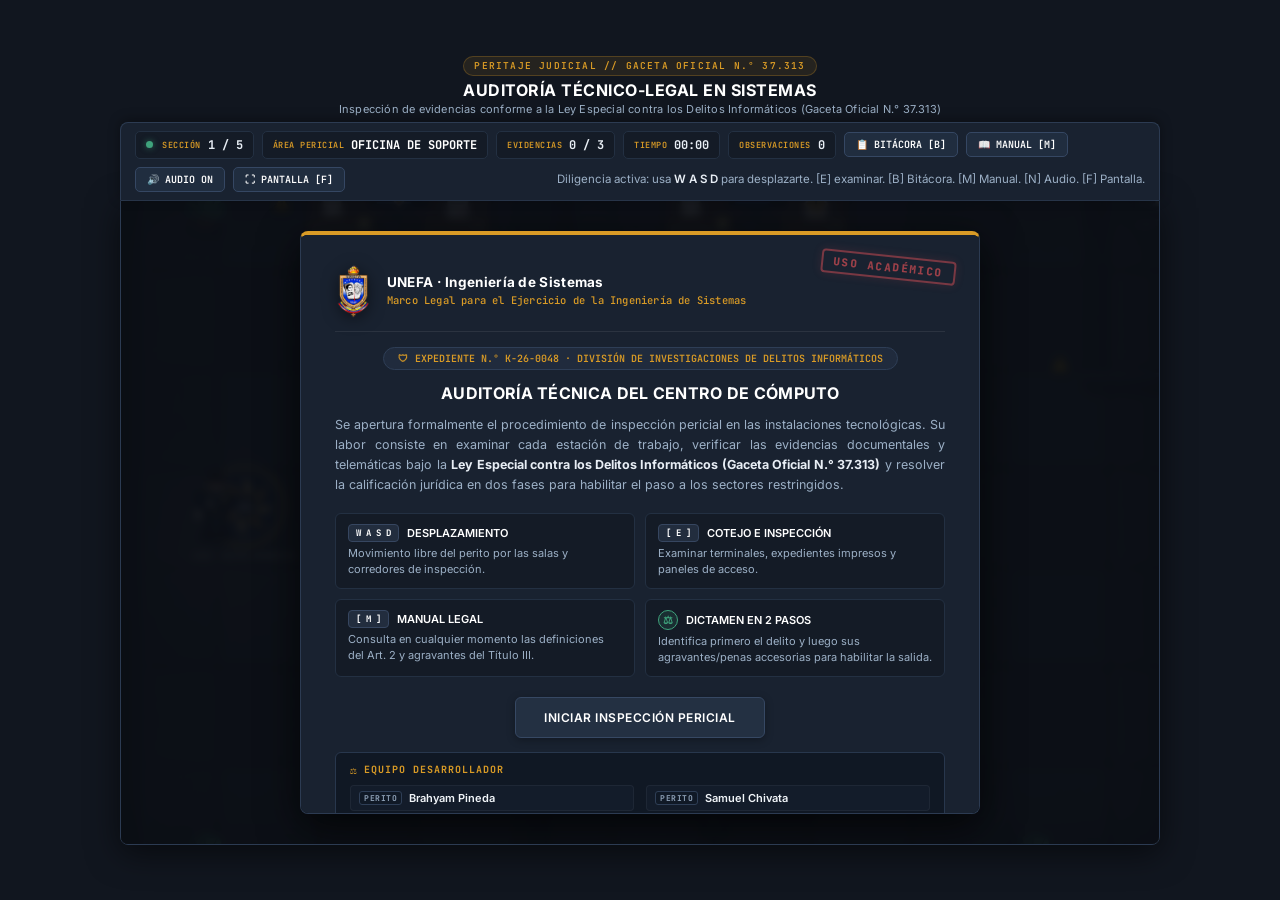
==== commit 5d0d5798: "feat: transiciones cinematograficas, texturas HD, audio dinamico y exportacion PDF del dictamen - Tr" ====
--- a/index.html
+++ b/index.html
@@ -82,6 +82,18 @@
             <div class="transition-sub">Preservando cadena de custodia digital</div>
         </div>
 
+        <!-- Capa de Transición Cinematográfica entre Sectores -->
+        <div id="room-transition-overlay" class="room-transition-overlay" style="display: none;">
+            <div class="room-trans-content">
+                <div class="room-trans-tag">INSPECCIÓN TÉCNICA EN CURSO // CICPC</div>
+                <h2 id="room-trans-title" class="room-trans-title">SECTOR 01 // OFICINA DE SOPORTE</h2>
+                <div class="room-trans-bar-wrap">
+                    <div class="room-trans-bar"></div>
+                </div>
+                <div class="room-trans-sub" id="room-trans-sub">Preservando cadena de custodia digital (G.O. N.° 37.313)</div>
+            </div>
+        </div>
+
         <!-- Pantalla de Inicio: Apertura de Expediente -->
         <div id="start-screen" class="screen-overlay">
             <div class="screen-card">
@@ -174,14 +186,42 @@
         <!-- Pantalla de Victoria: Informe Final de Auditoría -->
         <div id="victory-screen" class="screen-overlay" style="display: none;">
             <div class="screen-card victory report-card">
-                <div class="card-header-badge success">
+                <!-- Encabezado Institucional para Dictamen Oficial e Impresión PDF -->
+                <div class="print-official-header">
+                    <img src="assets/escudo-unefa.png" alt="Escudo UNEFA" class="print-unefa-logo">
+                    <div class="print-header-text">
+                        <div class="print-inst-top">REPÚBLICA BOLIVARIANA DE VENEZUELA</div>
+                        <div class="print-inst-unefa">UNIVERSIDAD NACIONAL EXPERIMENTAL POLITÉCNICA DE LA FUERZA ARMADA NACIONAL</div>
+                        <div class="print-inst-sub">UNEFA · DEPARTAMENTO DE INGENIERÍA DE SISTEMAS · CÁTEDRA DE MARCO LEGAL</div>
+                        <div class="print-main-title">EXPERTICIA INFORMÁTICA — DICTAMEN PERICIAL</div>
+                        <div class="print-law-sub">Ley Especial contra los Delitos Informáticos (Gaceta Oficial N.° 37.313)</div>
+                    </div>
+                </div>
+
+                <div class="card-header-badge success screen-only">
                     <span class="badge-icon">✓</span>
                     <span>DICTAMEN EMITIDO // INFORME PERICIAL CONSOLIDADO</span>
                 </div>
-                <h2 class="screen-title">EXPERTICIA INFORMÁTICA — DICTAMEN PERICIAL</h2>
+                <h2 class="screen-title screen-only">EXPERTICIA INFORMÁTICA — DICTAMEN PERICIAL</h2>
                 <p class="screen-desc">
                     Informe consolidado listo para remisión al Ministerio Público (Ley Especial contra los Delitos Informáticos, G.O. N.° 37.313). Se ha culminado la totalidad de las 5 secciones periciales, logrando tipificar con rigor legal las infracciones y determinando las sanciones principales, accesorias e indemnizaciones civiles correspondientes.
                 </p>
+
+                <!-- Barra de Metadatos de Emisión Pericial -->
+                <div class="report-meta-bar">
+                    <div class="report-meta-item">
+                        <span class="report-meta-label">EXPEDIENTE:</span>
+                        <span class="report-meta-val">K-26-0048</span>
+                    </div>
+                    <div class="report-meta-item">
+                        <span class="report-meta-label">FECHA DE EMISIÓN:</span>
+                        <span class="report-meta-val" id="victory-date">--/--/----</span>
+                    </div>
+                    <div class="report-meta-item">
+                        <span class="report-meta-label">DIVISIÓN:</span>
+                        <span class="report-meta-val">INVESTIGACIONES DE DELITOS INFORMÁTICOS</span>
+                    </div>
+                </div>
 
                 <!-- Resumen de Métricas de la Diligencia -->
                 <div class="metrics-row">
@@ -194,15 +234,60 @@
                         <span class="metric-val" id="victory-clues">0 / 0</span>
                     </div>
                     <div class="metric-box">
-                        <span class="metric-label">OBSERVACIONES / ERRORES</span>
+                        <span class="metric-label">OBSERVACIONES FISCALES</span>
                         <span class="metric-val" id="victory-errors">0</span>
                     </div>
                 </div>
 
-                <!-- Tabla de Delitos Resueltos -->
+                <!-- Tabla de Delitos Resueltos y Sello Fiscal -->
                 <div id="victory-table-container" class="table-scroll-container"></div>
 
-                <button id="btn-restart" class="cyber-btn" type="button">REINICIAR AUDITORÍA</button>
+                <!-- Bloque Pericial: Equipo Desarrollador UNEFA en Dictamen -->
+                <div class="victory-team-block">
+                    <div class="victory-team-header">
+                        <span class="team-icon">⚖</span>
+                        <span class="team-title">EQUIPO PERICIAL DESARROLLADOR // INGENIERÍA DE SISTEMAS</span>
+                    </div>
+                    <div class="victory-team-grid">
+                        <div class="victory-team-member">
+                            <span class="team-badge">PERITO</span>
+                            <span class="team-name">Brahyam Pineda</span>
+                        </div>
+                        <div class="victory-team-member">
+                            <span class="team-badge">PERITO</span>
+                            <span class="team-name">Samuel Chivata</span>
+                        </div>
+                        <div class="victory-team-member">
+                            <span class="team-badge">PERITO</span>
+                            <span class="team-name">Cleiderson Parada</span>
+                        </div>
+                        <div class="victory-team-member">
+                            <span class="team-badge">PERITO</span>
+                            <span class="team-name">Integrante 4</span>
+                        </div>
+                    </div>
+                </div>
+
+                <!-- Bloque de Firmas para Impresión Oficial -->
+                <div class="print-signatures-block">
+                    <div class="print-sig-col">
+                        <div class="sig-line"></div>
+                        <div class="sig-title">Perito Instructor Responsable</div>
+                        <div class="sig-sub">División de Investigaciones de Delitos Informáticos</div>
+                    </div>
+                    <div class="print-sig-col">
+                        <div class="sig-line"></div>
+                        <div class="sig-title">Fiscalía del Ministerio Público</div>
+                        <div class="sig-sub">Recepción y Homologación Judicial</div>
+                    </div>
+                </div>
+
+                <div class="victory-buttons-row">
+                    <button id="btn-print-report" class="cyber-btn btn-print" type="button" title="Imprimir o guardar como documento PDF">
+                        <span class="btn-icon">🖨</span> IMPRIMIR / GUARDAR DICTAMEN (PDF)
+                    </button>
+                    <button id="btn-restart" class="cyber-btn" type="button">REINICIAR AUDITORÍA</button>
+                </div>
             </div>
         </div>
 
@@ -222,6 +307,17 @@
             <p id="q-text"></p>
             <div id="q-options"></div>
             <div id="terminal-verdict" style="display: none;"></div>
+
+            <!-- Sello Pericial de Validación -->
+            <div id="terminal-stamp" class="terminal-stamp-wrapper" style="display: none;">
+                <div class="terminal-stamp">
+                    <div class="stamp-inner">
+                        <span class="stamp-icon">⚖</span>
+                        <span class="stamp-text">CALIFICACIÓN VALIDADA</span>
+                        <span class="stamp-sub">MINISTERIO PÚBLICO // CICPC</span>
+                    </div>
+                </div>
+            </div>
 
             <!-- Paso 3: Teclado Numérico de Anulación de Puerta de Seguridad -->
             <div id="terminal-keypad" style="display: none;">
--- a/css/styles.css
+++ b/css/styles.css
@@ -329,6 +329,111 @@
 .transition-sub {
     font-size: 11px;
     color: var(--text-dim);
+}
+
+/* =========================================================================
+   CAPA DE TRANSICIÓN CINEMATOGRÁFICA ENTRE SECTORES // CICPC
+   ========================================================================= */
+#room-transition-overlay {
+    position: absolute;
+    inset: 0;
+    background: radial-gradient(circle at center, rgba(16, 24, 38, 0.96) 0%, rgba(7, 10, 15, 0.98) 100%);
+    z-index: 35;
+    display: flex;
+    align-items: center;
+    justify-content: center;
+    opacity: 0;
+    pointer-events: none;
+    transition: opacity 0.35s ease;
+}
+
+#room-transition-overlay.active {
+    opacity: 1;
+    pointer-events: all;
+}
+
+.room-trans-content {
+    display: flex;
+    flex-direction: column;
+    align-items: center;
+    text-align: center;
+    max-width: 560px;
+    padding: 24px;
+    animation: roomTransContentAnim 0.75s cubic-bezier(0.16, 1, 0.3, 1) forwards;
+}
+
+@keyframes roomTransContentAnim {
+    0% {
+        opacity: 0;
+        transform: translateY(14px) scale(0.96);
+    }
+    100% {
+        opacity: 1;
+        transform: translateY(0) scale(1);
+    }
+}
+
+.room-trans-tag {
+    font-family: 'JetBrains Mono', monospace;
+    font-size: 11px;
+    font-weight: 700;
+    letter-spacing: 2px;
+    color: var(--accent-amber);
+    background: rgba(217, 155, 38, 0.12);
+    border: 1px solid rgba(217, 155, 38, 0.35);
+    padding: 4px 12px;
+    border-radius: 4px;
+    margin-bottom: 14px;
+    text-transform: uppercase;
+}
+
+.room-trans-title {
+    font-family: 'Inter', sans-serif;
+    font-size: 20px;
+    font-weight: 800;
+    letter-spacing: 1.2px;
+    color: #FFFFFF;
+    text-shadow: 0 2px 14px rgba(0, 0, 0, 0.8);
+    margin: 0 0 16px 0;
+    text-transform: uppercase;
+}
+
+.room-trans-bar-wrap {
+    width: 280px;
+    height: 3px;
+    background: rgba(255, 255, 255, 0.1);
+    border-radius: 2px;
+    overflow: hidden;
+    margin-bottom: 14px;
+}
+
+.room-trans-bar {
+    width: 100%;
+    height: 100%;
+    background: linear-gradient(90deg, #D99B26, #F59E0B, #E5B842);
+    box-shadow: 0 0 12px rgba(229, 184, 66, 0.7);
+    transform-origin: left center;
+    transform: scaleX(0);
+}
+
+#room-transition-overlay.active .room-trans-bar {
+    animation: roomTransBarAnim 0.85s cubic-bezier(0.2, 0.8, 0.2, 1) forwards;
+}
+
+@keyframes roomTransBarAnim {
+    0% {
+        transform: scaleX(0);
+    }
+    100% {
+        transform: scaleX(1);
+    }
+}
+
+.room-trans-sub {
+    font-family: 'JetBrains Mono', monospace;
+    font-size: 10.5px;
+    color: var(--text-dim);
+    letter-spacing: 0.5px;
 }
 
 /* Pantallas superpuestas (Inicio y Dictamen Final) */
@@ -796,7 +901,7 @@
 @keyframes modalEnter {
     from {
         opacity: 0;
-        transform: translate(-50%, -48%) scale(0.98);
+        transform: translate(-50%, calc(-50% + 10px)) scale(0.98);
     }
     to {
         opacity: 1;
@@ -1156,6 +1261,79 @@
     background: rgba(217, 155, 38, 0.22);
     border-color: #D99B26;
     color: #FFFFFF;
+}
+
+/* =========================================================================
+   SELLO PERICIAL DE VALIDACIÓN LEGAL (TERMINAL STAMP)
+   ========================================================================= */
+.terminal-stamp-wrapper {
+    position: absolute;
+    top: 50%;
+    left: 50%;
+    transform: translate(-50%, -50%);
+    pointer-events: none;
+    z-index: 30;
+}
+
+.terminal-stamp {
+    display: inline-block;
+    padding: 16px 32px;
+    text-transform: uppercase;
+    border: 4px double #3FA37C;
+    background: rgba(14, 28, 20, 0.95);
+    box-shadow: 0 0 30px rgba(63, 163, 124, 0.45), inset 0 0 20px rgba(63, 163, 124, 0.3);
+    border-radius: 6px;
+    text-align: center;
+    transform: rotate(-8deg);
+}
+
+.stamp-inner {
+    display: flex;
+    flex-direction: column;
+    align-items: center;
+    gap: 4px;
+}
+
+.stamp-icon {
+    font-size: 24px;
+    color: #D99B26;
+    line-height: 1;
+}
+
+.stamp-text {
+    font-family: 'JetBrains Mono', monospace;
+    font-size: 19px;
+    font-weight: 900;
+    letter-spacing: 3px;
+    color: #3FA37C;
+    text-shadow: 0 0 10px rgba(63, 163, 124, 0.7);
+}
+
+.stamp-sub {
+    font-family: 'JetBrains Mono', monospace;
+    font-size: 9.5px;
+    font-weight: 700;
+    letter-spacing: 1.5px;
+    color: #D99B26;
+}
+
+.terminal-stamp.stamp-animate {
+    animation: stampSlam 0.35s cubic-bezier(0.175, 0.885, 0.32, 1.275) forwards;
+}
+
+@keyframes stampSlam {
+    0% {
+        opacity: 0;
+        transform: scale(2) rotate(-16deg);
+    }
+    70% {
+        opacity: 1;
+        transform: scale(0.95) rotate(-7deg);
+    }
+    100% {
+        opacity: 1;
+        transform: scale(1) rotate(-8deg);
+    }
 }
 
 /* =========================================================================
@@ -1966,3 +2144,515 @@
     width: min(96vw, calc((100vh - 64px) * (840 / 520))) !important;
     border-radius: 0 0 8px 8px !important;
 }
+
+/* =========================================================================
+   ELEMENTOS DE DICTAMEN PERICIAL Y PANTALLA DE VICTORIA
+   ========================================================================= */
+.print-official-header {
+    display: flex;
+    align-items: center;
+    gap: 16px;
+    padding-bottom: 14px;
+    margin-bottom: 14px;
+    border-bottom: 1.5px solid rgba(255, 255, 255, 0.1);
+    text-align: left;
+}
+
+.print-unefa-logo {
+    height: 60px;
+    width: auto;
+    object-fit: contain;
+    filter: drop-shadow(0 2px 6px rgba(0, 0, 0, 0.4));
+    flex-shrink: 0;
+}
+
+.print-header-text {
+    display: flex;
+    flex-direction: column;
+    gap: 2px;
+}
+
+.print-inst-top {
+    font-family: 'JetBrains Mono', monospace;
+    font-size: 8.5px;
+    font-weight: 700;
+    color: #94A3B8;
+    letter-spacing: 1px;
+}
+
+.print-inst-unefa {
+    font-family: 'Inter', sans-serif;
+    font-size: 11px;
+    font-weight: 700;
+    color: #FFFFFF;
+    letter-spacing: 0.3px;
+}
+
+.print-inst-sub {
+    font-family: 'JetBrains Mono', monospace;
+    font-size: 9px;
+    color: var(--accent-amber);
+    letter-spacing: 0.4px;
+}
+
+.print-main-title {
+    font-family: 'Inter', sans-serif;
+    font-size: 15px;
+    font-weight: 800;
+    color: #FFFFFF;
+    letter-spacing: 0.5px;
+    margin-top: 4px;
+}
+
+.print-law-sub {
+    font-family: 'Inter', sans-serif;
+    font-size: 10px;
+    color: var(--text-dim);
+    font-style: italic;
+}
+
+.report-meta-bar {
+    display: flex;
+    justify-content: space-between;
+    flex-wrap: wrap;
+    gap: 8px;
+    background: #121822;
+    border: 1px solid var(--panel-border-subtle);
+    padding: 8px 14px;
+    border-radius: 5px;
+    margin-bottom: 14px;
+    font-family: 'JetBrains Mono', monospace;
+    font-size: 10px;
+}
+
+.report-meta-item {
+    display: flex;
+    gap: 6px;
+    align-items: center;
+}
+
+.report-meta-label {
+    color: var(--accent-amber);
+    font-weight: 700;
+}
+
+.report-meta-val {
+    color: #FFFFFF;
+    font-weight: 600;
+}
+
+.victory-team-block {
+    background: rgba(14, 21, 32, 0.75);
+    border: 1px solid #28374D;
+    border-radius: 6px;
+    padding: 10px 14px;
+    margin-bottom: 16px;
+    text-align: left;
+}
+
+.victory-team-header {
+    display: flex;
+    align-items: center;
+    gap: 6px;
+    font-family: 'JetBrains Mono', monospace;
+    font-size: 9.5px;
+    font-weight: 700;
+    color: var(--accent-amber);
+    letter-spacing: 0.8px;
+    margin-bottom: 8px;
+}
+
+.victory-team-grid {
+    display: grid;
+    grid-template-columns: repeat(4, 1fr);
+    gap: 8px;
+}
+
+.victory-team-member {
+    display: flex;
+    align-items: center;
+    gap: 6px;
+    background: rgba(22, 32, 48, 0.5);
+    border: 1px solid rgba(255, 255, 255, 0.05);
+    padding: 5px 8px;
+    border-radius: 4px;
+    font-size: 11px;
+}
+
+.victory-team-member .team-badge {
+    font-family: 'JetBrains Mono', monospace;
+    font-size: 8px;
+    font-weight: 700;
+    color: var(--accent-emerald);
+    background: rgba(63, 163, 124, 0.15);
+    border: 1px solid rgba(63, 163, 124, 0.3);
+    padding: 1px 4px;
+    border-radius: 3px;
+}
+
+.victory-team-member .team-name {
+    font-weight: 600;
+    color: #F1F5F9;
+    font-size: 11px;
+}
+
+.print-signatures-block {
+    display: none;
+    margin-top: 30px;
+    padding-top: 15px;
+    display: grid;
+    grid-template-columns: 1fr 1fr;
+    gap: 40px;
+    text-align: center;
+}
+
+.print-sig-col {
+    display: flex;
+    flex-direction: column;
+    align-items: center;
+}
+
+.sig-line {
+    width: 220px;
+    border-bottom: 1.5px solid #111111;
+    margin-bottom: 6px;
+}
+
+.sig-title {
+    font-weight: 700;
+    font-size: 11px;
+}
+
+.sig-sub {
+    font-size: 9.5px;
+    color: #555555;
+}
+
+.victory-buttons-row {
+    display: flex;
+    gap: 12px;
+    justify-content: center;
+    flex-wrap: wrap;
+}
+
+.btn-print {
+    background: #1B3A2D !important;
+    border-color: #3FA37C !important;
+    color: #A7F3D0 !important;
+    display: inline-flex;
+    align-items: center;
+    gap: 8px;
+}
+
+.btn-print:hover {
+    background: #244C3B !important;
+    color: #FFFFFF !important;
+    border-color: #6EE7B7 !important;
+}
+
+/* =========================================================================
+   HOJA DE ESTILOS PARA IMPRESIÓN OFICIAL Y EXPORTACIÓN PDF (@media print)
+   ========================================================================= */
+@media print {
+    @page {
+        size: letter portrait;
+        margin: 1.5cm 1.2cm 1.5cm 1.2cm;
+    }
+
+    /* Ocultar elementos irrelevantes para el acta formal */
+    #status-bar,
+    #game-container > canvas,
+    .vignette-layer,
+    #tactical-toast,
+    #transition-overlay,
+    #room-transition-overlay,
+    #start-screen,
+    #terminal-modal,
+    #terminal-stamp,
+    #clue-modal,
+    #manual-modal,
+    #notebook-modal,
+    header,
+    .hud-btn,
+    .cyber-btn,
+    .victory-buttons-row,
+    .academic-stamp,
+    .screen-only,
+    ::-webkit-scrollbar {
+        display: none !important;
+    }
+
+    body {
+        background: #FFFFFF !important;
+        color: #111111 !important;
+        font-family: 'Times New Roman', Times, Georgia, serif !important;
+        padding: 0 !important;
+        margin: 0 !important;
+        min-height: auto !important;
+        display: block !important;
+    }
+
+    #game-container {
+        border: none !important;
+        box-shadow: none !important;
+        background: transparent !important;
+        width: 100% !important;
+        max-width: 100% !important;
+        position: static !important;
+        overflow: visible !important;
+    }
+
+    #victory-screen {
+        display: block !important;
+        position: static !important;
+        background: transparent !important;
+        backdrop-filter: none !important;
+        padding: 0 !important;
+        animation: none !important;
+    }
+
+    .screen-card.victory {
+        background: #FFFFFF !important;
+        color: #111111 !important;
+        border: none !important;
+        box-shadow: none !important;
+        max-width: 100% !important;
+        padding: 0 !important;
+        text-align: left !important;
+        position: static !important;
+        animation: none !important;
+    }
+
+    /* Encabezado Oficial */
+    .print-official-header {
+        display: flex !important;
+        align-items: center;
+        gap: 16px;
+        border-bottom: 2px solid #111111 !important;
+        padding-bottom: 10px !important;
+        margin-bottom: 12px !important;
+    }
+
+    .print-unefa-logo {
+        height: 64px !important;
+        filter: none !important;
+    }
+
+    .print-inst-top {
+        color: #333333 !important;
+        font-size: 8.5pt !important;
+    }
+
+    .print-inst-unefa {
+        color: #000000 !important;
+        font-size: 11pt !important;
+        font-weight: bold !important;
+    }
+
+    .print-inst-sub {
+        color: #222222 !important;
+        font-size: 9pt !important;
+    }
+
+    .print-main-title {
+        color: #000000 !important;
+        font-size: 15pt !important;
+        font-weight: bold !important;
+        margin-top: 4px !important;
+    }
+
+    .print-law-sub {
+        color: #444444 !important;
+        font-size: 10pt !important;
+        font-style: italic !important;
+    }
+
+    .screen-desc {
+        color: #222222 !important;
+        font-size: 10pt !important;
+        line-height: 1.45 !important;
+        margin-bottom: 12px !important;
+    }
+
+    /* Metadatos */
+    .report-meta-bar {
+        background: #F4F4F4 !important;
+        border: 1px solid #CCCCCC !important;
+        color: #111111 !important;
+        padding: 6px 12px !important;
+        margin-bottom: 12px !important;
+        font-size: 9pt !important;
+        page-break-inside: avoid;
+    }
+
+    .report-meta-label {
+        color: #222222 !important;
+    }
+
+    .report-meta-val {
+        color: #000000 !important;
+        font-weight: bold !important;
+    }
+
+    /* Métricas */
+    .metrics-row {
+        gap: 8px !important;
+        margin-bottom: 14px !important;
+        page-break-inside: avoid;
+    }
+
+    .metric-box {
+        background: #FAFAFA !important;
+        border: 1px solid #CCCCCC !important;
+        padding: 6px 10px !important;
+    }
+
+    .metric-label {
+        color: #333333 !important;
+        font-size: 8pt !important;
+    }
+
+    .metric-val {
+        color: #000000 !important;
+        font-size: 12pt !important;
+    }
+
+    /* Sello fiscal */
+    .fiscal-evaluation-seal {
+        background: #F7F7F7 !important;
+        border: 1.5px solid #222222 !important;
+        color: #111111 !important;
+        padding: 8px 12px !important;
+        margin-bottom: 12px !important;
+        page-break-inside: avoid;
+    }
+
+    .eval-seal-title {
+        color: #000000 !important;
+        font-size: 10.5pt !important;
+        font-weight: bold !important;
+    }
+
+    .eval-seal-desc {
+        color: #333333 !important;
+        font-size: 9pt !important;
+    }
+
+    .eval-icon-badge {
+        background: #E5E5E5 !important;
+        color: #000000 !important;
+        border: 1px solid #999999 !important;
+    }
+
+    /* Tabla */
+    .table-scroll-container {
+        max-height: none !important;
+        overflow: visible !important;
+        border: 1px solid #000000 !important;
+        margin-bottom: 14px !important;
+        background: #FFFFFF !important;
+        page-break-inside: avoid;
+    }
+
+    .report-table {
+        font-size: 9pt !important;
+        color: #111111 !important;
+    }
+
+    .report-table th {
+        background: #EAEAEA !important;
+        color: #000000 !important;
+        border-bottom: 1.5px solid #000000 !important;
+        padding: 6px 8px !important;
+        font-size: 8.5pt !important;
+    }
+
+    .report-table td {
+        padding: 6px 8px !important;
+        border-bottom: 1px solid #DDDDDD !important;
+        color: #111111 !important;
+        page-break-inside: avoid;
+    }
+
+    .col-room {
+        color: #000000 !important;
+        font-weight: bold !important;
+    }
+
+    .col-crime {
+        color: #000000 !important;
+        font-weight: bold !important;
+    }
+
+    .col-art {
+        color: #222222 !important;
+        font-weight: bold !important;
+    }
+
+    .col-penalty {
+        color: #333333 !important;
+    }
+
+    /* Equipo pericial */
+    .victory-team-block {
+        background: #FAFAFA !important;
+        border: 1px solid #CCCCCC !important;
+        padding: 8px 12px !important;
+        margin-bottom: 14px !important;
+        page-break-inside: avoid;
+    }
+
+    .victory-team-header {
+        color: #111111 !important;
+        font-size: 8.5pt !important;
+        margin-bottom: 6px !important;
+    }
+
+    .victory-team-grid {
+        grid-template-columns: repeat(4, 1fr) !important;
+        gap: 6px !important;
+    }
+
+    .victory-team-member {
+        background: #FFFFFF !important;
+        border: 1px solid #DDDDDD !important;
+        color: #111111 !important;
+        padding: 4px 6px !important;
+    }
+
+    .victory-team-member .team-badge {
+        color: #000000 !important;
+        background: #EAEAEA !important;
+        border-color: #AAAAAA !important;
+    }
+
+    .victory-team-member .team-name {
+        color: #000000 !important;
+        font-weight: bold !important;
+    }
+
+    /* Firmas */
+    .print-signatures-block {
+        display: grid !important;
+        grid-template-columns: 1fr 1fr !important;
+        gap: 40px !important;
+        margin-top: 36px !important;
+        padding-top: 10px !important;
+        page-break-inside: avoid;
+    }
+
+    .sig-line {
+        border-bottom: 1.5px solid #000000 !important;
+    }
+
+    .sig-title {
+        color: #000000 !important;
+        font-size: 9.5pt !important;
+        font-weight: bold !important;
+    }
+
+    .sig-sub {
+        color: #444444 !important;
+        font-size: 8pt !important;
+    }
+}
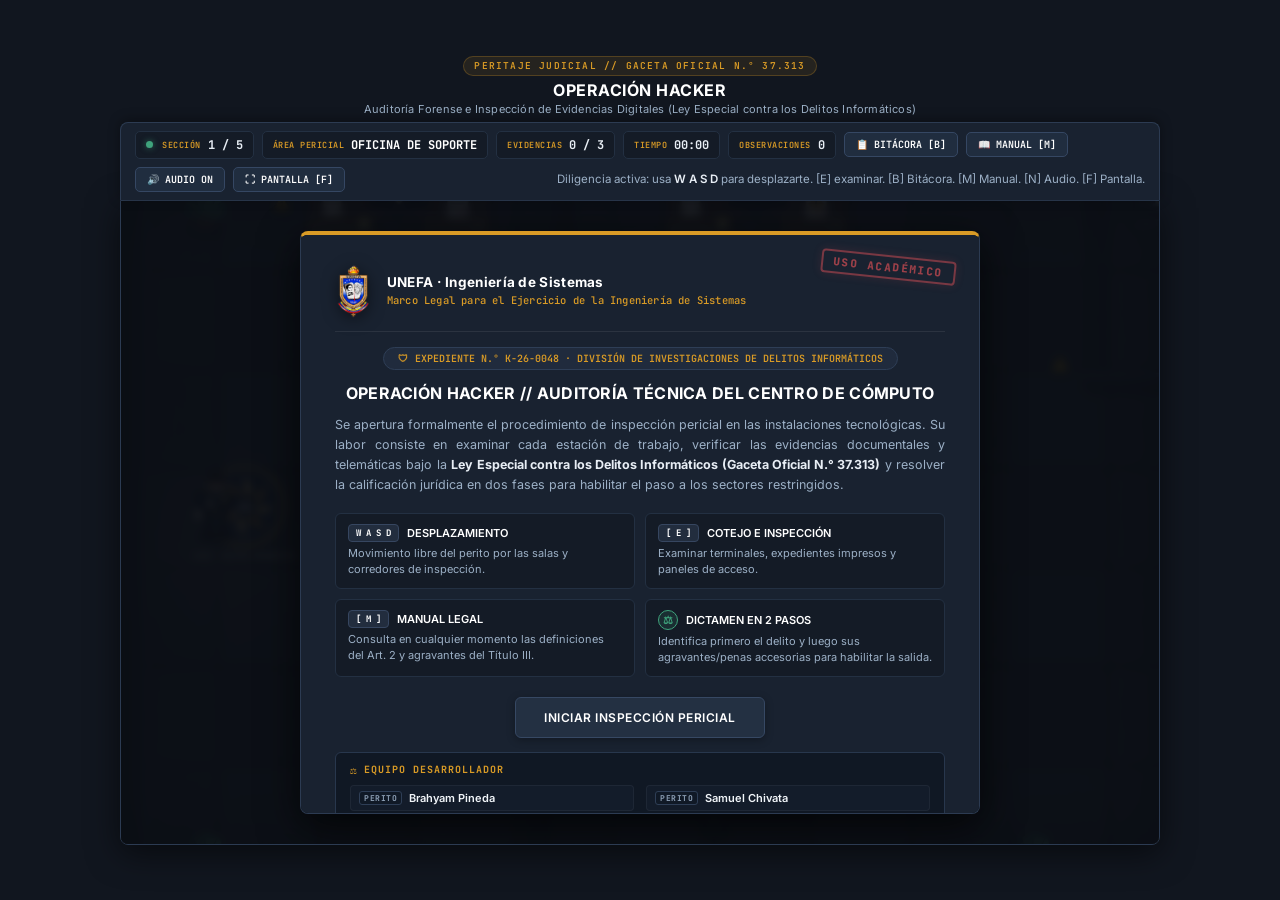
==== commit a3b47a93: "docs: titular el juego como OPERACION HACKER y agregar README.md institucional" ====
--- a/index.html
+++ b/index.html
@@ -3,7 +3,7 @@
 <head>
     <meta charset="UTF-8">
     <meta name="viewport" content="width=device-width, initial-scale=1.0">
-    <title>Auditoría Forense - Ley Especial contra los Delitos Informáticos (Gaceta N.° 37.313)</title>
+    <title>OPERACIÓN HACKER — Peritaje Forense y Marco Legal (Gaceta N.° 37.313)</title>
     <!-- Favicon Vectorial Forense -->
     <link rel="icon" type="image/svg+xml" href="favicon.svg">
     <!-- Google Fonts: Inter para lectura nítida y JetBrains Mono para códigos y registros periciales -->
@@ -17,8 +17,8 @@
 
     <header>
         <div class="header-tag">PERITAJE JUDICIAL // GACETA OFICIAL N.° 37.313</div>
-        <h1>AUDITORÍA TÉCNICO-LEGAL EN SISTEMAS</h1>
-        <div class="subtitle">Inspección de evidencias conforme a la Ley Especial contra los Delitos Informáticos (Gaceta Oficial N.° 37.313)</div>
+        <h1>OPERACIÓN HACKER</h1>
+        <div class="subtitle">Auditoría Forense e Inspección de Evidencias Digitales (Ley Especial contra los Delitos Informáticos)</div>
     </header>
 
     <!-- HUD Superior: Panel de Control de la Diligencia -->
@@ -112,7 +112,7 @@
                     <span class="badge-icon">🛡</span>
                     <span>EXPEDIENTE N.° K-26-0048 · DIVISIÓN DE INVESTIGACIONES DE DELITOS INFORMÁTICOS</span>
                 </div>
-                <h2 class="screen-title">AUDITORÍA TÉCNICA DEL CENTRO DE CÓMPUTO</h2>
+                <h2 class="screen-title">OPERACIÓN HACKER // AUDITORÍA TÉCNICA DEL CENTRO DE CÓMPUTO</h2>
                 <p class="screen-desc">
                     Se apertura formalmente el procedimiento de inspección pericial en las instalaciones tecnológicas. 
                     Su labor consiste en examinar cada estación de trabajo, verificar las evidencias documentales y 
@@ -193,7 +193,7 @@
                         <div class="print-inst-top">REPÚBLICA BOLIVARIANA DE VENEZUELA</div>
                         <div class="print-inst-unefa">UNIVERSIDAD NACIONAL EXPERIMENTAL POLITÉCNICA DE LA FUERZA ARMADA NACIONAL</div>
                         <div class="print-inst-sub">UNEFA · DEPARTAMENTO DE INGENIERÍA DE SISTEMAS · CÁTEDRA DE MARCO LEGAL</div>
-                        <div class="print-main-title">EXPERTICIA INFORMÁTICA — DICTAMEN PERICIAL</div>
+                        <div class="print-main-title">OPERACIÓN HACKER — DICTAMEN PERICIAL FORENSE</div>
                         <div class="print-law-sub">Ley Especial contra los Delitos Informáticos (Gaceta Oficial N.° 37.313)</div>
                     </div>
                 </div>
@@ -202,7 +202,7 @@
                     <span class="badge-icon">✓</span>
                     <span>DICTAMEN EMITIDO // INFORME PERICIAL CONSOLIDADO</span>
                 </div>
-                <h2 class="screen-title screen-only">EXPERTICIA INFORMÁTICA — DICTAMEN PERICIAL</h2>
+                <h2 class="screen-title screen-only">OPERACIÓN HACKER — DICTAMEN PERICIAL FORENSE</h2>
                 <p class="screen-desc">
                     Informe consolidado listo para remisión al Ministerio Público (Ley Especial contra los Delitos Informáticos, G.O. N.° 37.313). Se ha culminado la totalidad de las 5 secciones periciales, logrando tipificar con rigor legal las infracciones y determinando las sanciones principales, accesorias e indemnizaciones civiles correspondientes.
                 </p>
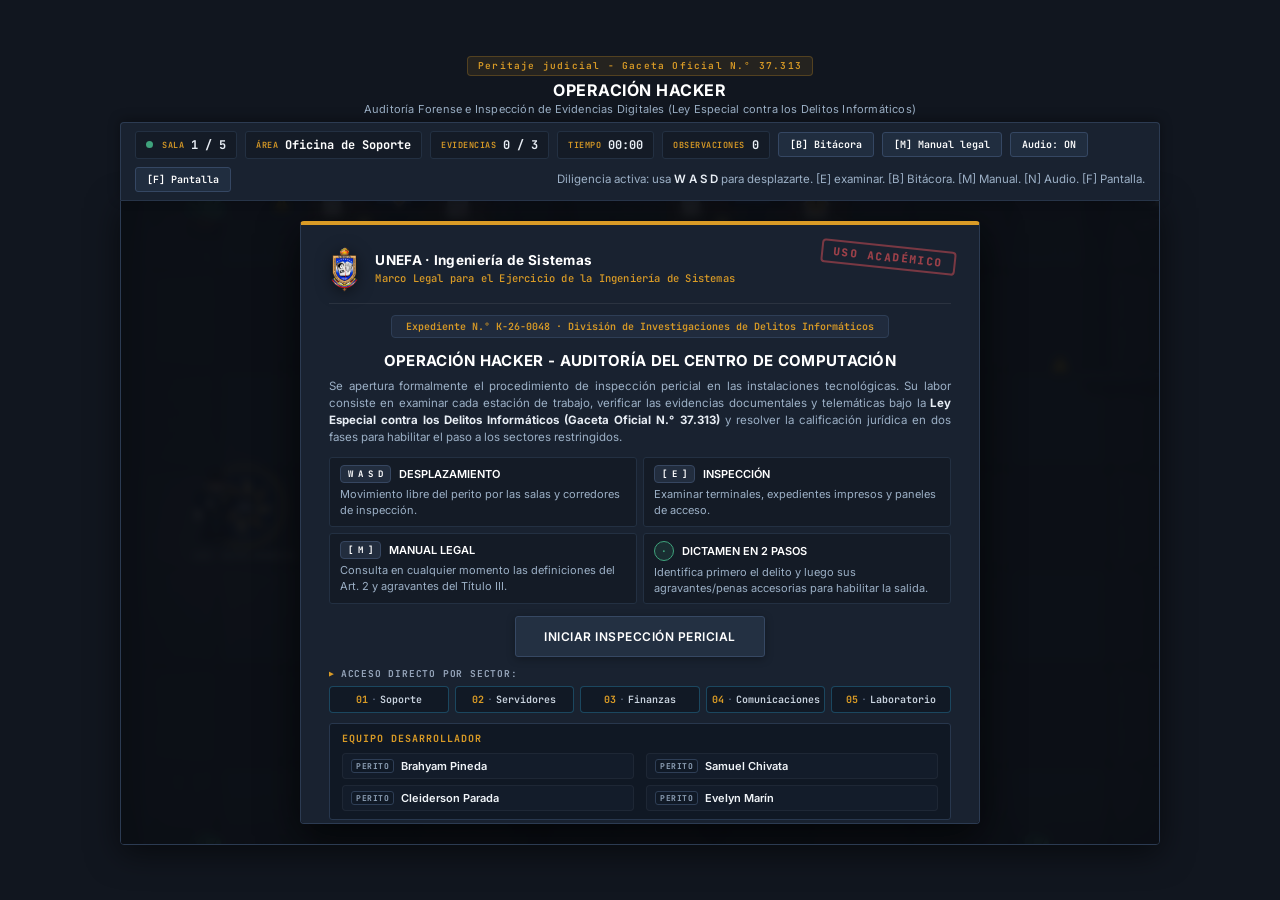
==== commit 4c04ae8c: "Refactor y pulido general: entrevistas a testigos, selector de sectores, adecuacion a Ley contra Del" ====
--- a/index.html
+++ b/index.html
@@ -1,36 +1,38 @@
 <!DOCTYPE html>
 <html lang="es">
+
 <head>
     <meta charset="UTF-8">
     <meta name="viewport" content="width=device-width, initial-scale=1.0">
     <title>OPERACIÓN HACKER — Peritaje Forense y Marco Legal (Gaceta N.° 37.313)</title>
-    <!-- Favicon Vectorial Forense -->
-    <link rel="icon" type="image/svg+xml" href="favicon.svg">
-    <!-- Google Fonts: Inter para lectura nítida y JetBrains Mono para códigos y registros periciales -->
-    <link rel="preconnect" href="https://fonts.googleapis.com">
+        <link rel="icon" type="image/svg+xml" href="favicon.svg">
+        <link rel="preconnect" href="https://fonts.googleapis.com">
     <link rel="preconnect" href="https://fonts.gstatic.com" crossorigin>
-    <link href="https://fonts.googleapis.com/css2?family=Inter:wght@400;500;600;700&family=JetBrains+Mono:wght@400;500;600;700&display=swap" rel="stylesheet">
-    <!-- Estilos de ilustración técnica 2D sobria -->
-    <link rel="stylesheet" href="css/styles.css">
+    <link
+        href="https://fonts.googleapis.com/css2?family=Inter:wght@400;500;600;700&family=JetBrains+Mono:wght@400;500;600;700&display=swap"
+        rel="stylesheet">
+        <link rel="stylesheet" href="css/styles.css">
 </head>
+
 <body>
 
     <header>
-        <div class="header-tag">PERITAJE JUDICIAL // GACETA OFICIAL N.° 37.313</div>
+        <div class="header-tag">Peritaje judicial - Gaceta Oficial N.° 37.313</div>
         <h1>OPERACIÓN HACKER</h1>
-        <div class="subtitle">Auditoría Forense e Inspección de Evidencias Digitales (Ley Especial contra los Delitos Informáticos)</div>
+        <div class="subtitle">Auditoría Forense e Inspección de Evidencias Digitales (Ley Especial contra los Delitos
+            Informáticos)</div>
     </header>
 
-    <!-- HUD Superior: Panel de Control de la Diligencia -->
+            <!-- juego y barra de estado -->
     <div id="status-bar">
         <div class="hud-item hud-room">
             <span class="hud-status-led" title="Diligencia en curso"></span>
-            <span class="hud-label">SECCIÓN</span>
+            <span class="hud-label">SALA</span>
             <span class="hud-value" id="room-num">1 / 5</span>
         </div>
         <div class="hud-item hud-name">
-            <span class="hud-label">ÁREA PERICIAL</span>
-            <span class="hud-value" id="room-name-display">OFICINA DE SOPORTE</span>
+            <span class="hud-label">ÁREA</span>
+            <span class="hud-value" id="room-name-display">Oficina de Soporte</span>
         </div>
         <div class="hud-item hud-clues">
             <span class="hud-label">EVIDENCIAS</span>
@@ -45,62 +47,57 @@
             <span class="hud-value" id="errors-counter">0</span>
         </div>
         <button id="btn-notebook" class="hud-btn" type="button" title="Abrir Bitácora de Campo [B]">
-            <span class="hud-btn-icon">📋</span> BITÁCORA [B]
+            [B] Bitácora
         </button>
         <button id="btn-open-manual" class="hud-btn" type="button" title="Consultar Manual Legal [M]">
-            <span class="hud-btn-icon">📖</span> MANUAL [M]
+            [M] Manual legal
         </button>
         <button id="btn-audio" class="hud-btn" type="button" title="Alternar Audio [N]">
-            <span class="hud-btn-icon">🔊</span> AUDIO ON
+            <span id="audio-btn-label">Audio: ON</span>
         </button>
         <button id="btn-fullscreen" class="hud-btn" type="button" title="Alternar Pantalla Completa [F]">
-            <span class="hud-btn-icon">⛶</span> PANTALLA [F]
+            [F] Pantalla
         </button>
         <div class="hud-hint" id="interaction-hint">
-            Diligencia activa: usa <b>W A S D</b> para desplazarte. [E] examinar. [B] Bitácora. [M] Manual. [N] Audio. [F] Pantalla.
+            Diligencia activa: usa <b>W A S D</b> para desplazarte. [E] examinar. [B] Bitácora. [M] Manual. [N] Audio.
+            [F] Pantalla.
         </div>
     </div>
 
-    <!-- Contenedor Principal del Juego -->
-    <div id="game-container">
-        <!-- Canvas en alta resolución 2D vectorial (840x520 viewport con cámara de seguimiento) -->
-        <canvas id="gameCanvas" width="840" height="520"></canvas>
-
-        <!-- Sombra perimetral sutil -->
-        <div class="vignette-layer"></div>
-
-        <!-- Notificación táctica de diligencia -->
-        <div id="tactical-toast" role="status" aria-live="polite">
+        <div id="game-container">
+                <canvas id="gameCanvas" width="840" height="520"></canvas>
+
+                <div class="vignette-layer"></div>
+
+                <div id="tactical-toast" role="status" aria-live="polite">
             <span class="toast-icon">§</span>
-            <span id="toast-message">EXPEDIENTE PERICIAL // GACETA OFICIAL N.° 37.313</span>
-        </div>
-
-        <!-- Pantalla de Transición entre sectores periciales -->
-        <div id="transition-overlay">
+            <span id="toast-message">Expediente pericial - Gaceta Oficial N.° 37.313</span>
+        </div>
+
+                <div id="transition-overlay">
             <div class="transition-spinner"></div>
-            <div class="transition-text" id="transition-status-text">CONSIGNANDO DICTAMEN PERICIAL...</div>
+            <div class="transition-text" id="transition-status-text">Consignando dictamen pericial...</div>
             <div class="transition-sub">Preservando cadena de custodia digital</div>
         </div>
 
-        <!-- Capa de Transición Cinematográfica entre Sectores -->
-        <div id="room-transition-overlay" class="room-transition-overlay" style="display: none;">
+                <div id="room-transition-overlay" class="room-transition-overlay" style="display: none;">
             <div class="room-trans-content">
-                <div class="room-trans-tag">INSPECCIÓN TÉCNICA EN CURSO // CICPC</div>
-                <h2 id="room-trans-title" class="room-trans-title">SECTOR 01 // OFICINA DE SOPORTE</h2>
+                <div class="room-trans-tag">Inspección técnica en curso - CICPC</div>
+                <h2 id="room-trans-title" class="room-trans-title">Sala 1 - Oficina de Soporte</h2>
                 <div class="room-trans-bar-wrap">
                     <div class="room-trans-bar"></div>
                 </div>
-                <div class="room-trans-sub" id="room-trans-sub">Preservando cadena de custodia digital (G.O. N.° 37.313)</div>
-            </div>
-        </div>
-
-        <!-- Pantalla de Inicio: Apertura de Expediente -->
+                <div class="room-trans-sub" id="room-trans-sub">Preservando cadena de custodia digital (G.O. N.° 37.313)
+                </div>
+            </div>
+        </div>
+
+                        <!-- pantalla de inicio -->
         <div id="start-screen" class="screen-overlay">
             <div class="screen-card">
                 <div class="academic-stamp">USO ACADÉMICO</div>
 
-                <!-- Encabezado Institucional UNEFA -->
-                <div class="unefa-header">
+                                <div class="unefa-header">
                     <img src="assets/escudo-unefa.png" alt="Escudo UNEFA" class="unefa-logo">
                     <div class="unefa-info">
                         <div class="unefa-title">UNEFA · Ingeniería de Sistemas</div>
@@ -109,14 +106,13 @@
                 </div>
 
                 <div class="card-header-badge">
-                    <span class="badge-icon">🛡</span>
-                    <span>EXPEDIENTE N.° K-26-0048 · DIVISIÓN DE INVESTIGACIONES DE DELITOS INFORMÁTICOS</span>
-                </div>
-                <h2 class="screen-title">OPERACIÓN HACKER // AUDITORÍA TÉCNICA DEL CENTRO DE CÓMPUTO</h2>
+                    <span>Expediente N.° K-26-0048 · División de Investigaciones de Delitos Informáticos</span>
+                </div>
+                <h2 class="screen-title">OPERACIÓN HACKER - AUDITORÍA DEL CENTRO DE COMPUTACIÓN</h2>
                 <p class="screen-desc">
-                    Se apertura formalmente el procedimiento de inspección pericial en las instalaciones tecnológicas. 
-                    Su labor consiste en examinar cada estación de trabajo, verificar las evidencias documentales y 
-                    telemáticas bajo la <b>Ley Especial contra los Delitos Informáticos (Gaceta Oficial N.° 37.313)</b> 
+                    Se apertura formalmente el procedimiento de inspección pericial en las instalaciones tecnológicas.
+                    Su labor consiste en examinar cada estación de trabajo, verificar las evidencias documentales y
+                    telemáticas bajo la <b>Ley Especial contra los Delitos Informáticos (Gaceta Oficial N.° 37.313)</b>
                     y resolver la calificación jurídica en dos fases para habilitar el paso a los sectores restringidos.
                 </p>
                 <div class="instructions-grid">
@@ -130,7 +126,7 @@
                     <div class="instruction-item">
                         <div class="inst-header">
                             <span class="inst-key">[ E ]</span>
-                            <b>COTEJO E INSPECCIÓN</b>
+                            <b>INSPECCIÓN</b>
                         </div>
                         <p>Examinar terminales, expedientes impresos y paneles de acceso.</p>
                     </div>
@@ -143,18 +139,38 @@
                     </div>
                     <div class="instruction-item">
                         <div class="inst-header">
-                            <span class="inst-indicator verified">⚖</span>
+                            <span class="inst-indicator verified">·</span>
                             <b>DICTAMEN EN 2 PASOS</b>
                         </div>
-                        <p>Identifica primero el delito y luego sus agravantes/penas accesorias para habilitar la salida.</p>
+                        <p>Identifica primero el delito y luego sus agravantes/penas accesorias para habilitar la
+                            salida.</p>
                     </div>
                 </div>
                 <button id="btn-start" class="cyber-btn" type="button">INICIAR INSPECCIÓN PERICIAL</button>
 
-                <!-- Bloque Pericial: Equipo Desarrollador UNEFA -->
-                <div class="team-credits">
+                <div class="sector-select-block">
+                    <div class="sector-select-title">ACCESO DIRECTO POR SECTOR:</div>
+                    <div class="sector-select-grid">
+                        <button type="button" class="btn-sector-select" data-room="0" title="Sector 1: Oficina de Soporte">
+                            <span class="sec-num">01</span><span class="sec-sep">·</span><span class="sec-name">Soporte</span>
+                        </button>
+                        <button type="button" class="btn-sector-select" data-room="1" title="Sector 2: Núcleo de Servidores">
+                            <span class="sec-num">02</span><span class="sec-sep">·</span><span class="sec-name">Servidores</span>
+                        </button>
+                        <button type="button" class="btn-sector-select" data-room="2" title="Sector 3: Área Financiera">
+                            <span class="sec-num">03</span><span class="sec-sep">·</span><span class="sec-name">Finanzas</span>
+                        </button>
+                        <button type="button" class="btn-sector-select" data-room="3" title="Sector 4: Central de Comunicaciones">
+                            <span class="sec-num">04</span><span class="sec-sep">·</span><span class="sec-name">Comunicaciones</span>
+                        </button>
+                        <button type="button" class="btn-sector-select" data-room="4" title="Sector 5: Laboratorio de Software">
+                            <span class="sec-num">05</span><span class="sec-sep">·</span><span class="sec-name">Laboratorio</span>
+                        </button>
+                    </div>
+                </div>
+
+                                <div class="team-credits">
                     <div class="team-credits-header">
-                        <span class="team-icon">⚖</span>
                         <span class="team-title">EQUIPO DESARROLLADOR</span>
                     </div>
                     <div class="team-grid">
@@ -172,43 +188,47 @@
                         </div>
                         <div class="team-member">
                             <span class="team-badge">PERITO</span>
-                            <span class="team-name">Integrante 4</span>
+                            <span class="team-name">Evelyn Marín</span>
                         </div>
                     </div>
                 </div>
 
                 <div class="screen-footer-note">
-                    Simulador educativo con fines estrictamente académicos. Referencia institucional inspirada en la División de Investigaciones de Delitos Informáticos del CICPC.
-                </div>
-            </div>
-        </div>
-
-        <!-- Pantalla de Victoria: Informe Final de Auditoría -->
+                    Simulador educativo con fines estrictamente académicos. Referencia institucional inspirada en la
+                    División de Investigaciones de Delitos Informáticos del CICPC.
+                </div>
+            </div>
+        </div>
+
+                        <!-- pantalla final y dictamen -->
         <div id="victory-screen" class="screen-overlay" style="display: none;">
             <div class="screen-card victory report-card">
-                <!-- Encabezado Institucional para Dictamen Oficial e Impresión PDF -->
-                <div class="print-official-header">
+                                <div class="print-official-header">
                     <img src="assets/escudo-unefa.png" alt="Escudo UNEFA" class="print-unefa-logo">
                     <div class="print-header-text">
                         <div class="print-inst-top">REPÚBLICA BOLIVARIANA DE VENEZUELA</div>
-                        <div class="print-inst-unefa">UNIVERSIDAD NACIONAL EXPERIMENTAL POLITÉCNICA DE LA FUERZA ARMADA NACIONAL</div>
-                        <div class="print-inst-sub">UNEFA · DEPARTAMENTO DE INGENIERÍA DE SISTEMAS · CÁTEDRA DE MARCO LEGAL</div>
+                        <div class="print-inst-unefa">UNIVERSIDAD NACIONAL EXPERIMENTAL POLITÉCNICA DE LA FUERZA ARMADA
+                            NACIONAL</div>
+                        <div class="print-inst-sub">UNEFA · DEPARTAMENTO DE INGENIERÍA DE SISTEMAS · CÁTEDRA DE MARCO
+                            LEGAL</div>
                         <div class="print-main-title">OPERACIÓN HACKER — DICTAMEN PERICIAL FORENSE</div>
-                        <div class="print-law-sub">Ley Especial contra los Delitos Informáticos (Gaceta Oficial N.° 37.313)</div>
+                        <div class="print-law-sub">Ley Especial contra los Delitos Informáticos (Gaceta Oficial N.°
+                            37.313)</div>
                     </div>
                 </div>
 
                 <div class="card-header-badge success screen-only">
-                    <span class="badge-icon">✓</span>
-                    <span>DICTAMEN EMITIDO // INFORME PERICIAL CONSOLIDADO</span>
+                    <span>Dictamen emitido - Informe pericial consolidado</span>
                 </div>
                 <h2 class="screen-title screen-only">OPERACIÓN HACKER — DICTAMEN PERICIAL FORENSE</h2>
                 <p class="screen-desc">
-                    Informe consolidado listo para remisión al Ministerio Público (Ley Especial contra los Delitos Informáticos, G.O. N.° 37.313). Se ha culminado la totalidad de las 5 secciones periciales, logrando tipificar con rigor legal las infracciones y determinando las sanciones principales, accesorias e indemnizaciones civiles correspondientes.
+                    Informe consolidado listo para remisión al Ministerio Público (Ley Especial contra los Delitos
+                    Informáticos, G.O. N.° 37.313). Se ha culminado la totalidad de las 5 secciones periciales, logrando
+                    tipificar con rigor legal las infracciones y determinando las sanciones principales, accesorias e
+                    indemnizaciones civiles correspondientes.
                 </p>
 
-                <!-- Barra de Metadatos de Emisión Pericial -->
-                <div class="report-meta-bar">
+                                <div class="report-meta-bar">
                     <div class="report-meta-item">
                         <span class="report-meta-label">EXPEDIENTE:</span>
                         <span class="report-meta-val">K-26-0048</span>
@@ -223,8 +243,7 @@
                     </div>
                 </div>
 
-                <!-- Resumen de Métricas de la Diligencia -->
-                <div class="metrics-row">
+                                <div class="metrics-row">
                     <div class="metric-box">
                         <span class="metric-label">TIEMPO TOTAL</span>
                         <span class="metric-val" id="victory-time">00:00</span>
@@ -239,14 +258,11 @@
                     </div>
                 </div>
 
-                <!-- Tabla de Delitos Resueltos y Sello Fiscal -->
-                <div id="victory-table-container" class="table-scroll-container"></div>
-
-                <!-- Bloque Pericial: Equipo Desarrollador UNEFA en Dictamen -->
-                <div class="victory-team-block">
+                                <div id="victory-table-container" class="table-scroll-container"></div>
+
+                                <div class="victory-team-block">
                     <div class="victory-team-header">
-                        <span class="team-icon">⚖</span>
-                        <span class="team-title">EQUIPO PERICIAL DESARROLLADOR // INGENIERÍA DE SISTEMAS</span>
+                        <span class="team-title">EQUIPO PERICIAL DESARROLLADOR - INGENIERÍA DE SISTEMAS</span>
                     </div>
                     <div class="victory-team-grid">
                         <div class="victory-team-member">
@@ -263,13 +279,12 @@
                         </div>
                         <div class="victory-team-member">
                             <span class="team-badge">PERITO</span>
-                            <span class="team-name">Integrante 4</span>
-                        </div>
-                    </div>
-                </div>
-
-                <!-- Bloque de Firmas para Impresión Oficial -->
-                <div class="print-signatures-block">
+                            <span class="team-name">Evelyn Marín</span>
+                        </div>
+                    </div>
+                </div>
+
+                                <div class="print-signatures-block">
                     <div class="print-sig-col">
                         <div class="sig-line"></div>
                         <div class="sig-title">Perito Instructor Responsable</div>
@@ -283,24 +298,26 @@
                 </div>
 
                 <div class="victory-buttons-row">
-                    <button id="btn-print-report" class="cyber-btn btn-print" type="button" title="Imprimir o guardar como documento PDF">
-                        <span class="btn-icon">🖨</span> IMPRIMIR / GUARDAR DICTAMEN (PDF)
+                    <button id="btn-print-report" class="cyber-btn btn-print" type="button"
+                        title="Imprimir o guardar como documento PDF">
+                        IMPRIMIR O GUARDAR DICTAMEN (PDF)
                     </button>
                     <button id="btn-restart" class="cyber-btn" type="button">REINICIAR AUDITORÍA</button>
                 </div>
             </div>
         </div>
 
-        <!-- Modal de Terminal / Desafío Legal en Dos Pasos y Código de Salida -->
+                        <!-- modales del juego -->
         <div id="terminal-modal" role="dialog" aria-modal="true" aria-labelledby="q-title">
             <div class="modal-header">
                 <div class="terminal-header-top">
                     <div id="terminal-step-badge" class="step-badge step-1">PASO 1 DE 2: TIPIFICACIÓN DEL DELITO</div>
-                    <button id="btn-terminal-notebook" class="terminal-header-btn" type="button" title="Consultar Bitácora de Campo [B]">
-                        <span>📋</span> CONSULTAR BITÁCORA [B]
+                    <button id="btn-terminal-notebook" class="terminal-header-btn" type="button"
+                        title="Consultar Bitácora de Campo [B]">
+                        [B] Consultar Bitácora
                     </button>
                 </div>
-                <h2 id="q-title">CONTROL PERICIAL // DICTAMEN REQUERIDO</h2>
+                <h2 id="q-title">Control pericial - Dictamen requerido</h2>
                 <p id="q-summary" class="terminal-summary"></p>
             </div>
             <div id="terminal-error"></div>
@@ -308,25 +325,24 @@
             <div id="q-options"></div>
             <div id="terminal-verdict" style="display: none;"></div>
 
-            <!-- Sello Pericial de Validación -->
-            <div id="terminal-stamp" class="terminal-stamp-wrapper" style="display: none;">
+                        <div id="terminal-stamp" class="terminal-stamp-wrapper" style="display: none;">
                 <div class="terminal-stamp">
                     <div class="stamp-inner">
-                        <span class="stamp-icon">⚖</span>
                         <span class="stamp-text">CALIFICACIÓN VALIDADA</span>
-                        <span class="stamp-sub">MINISTERIO PÚBLICO // CICPC</span>
-                    </div>
-                </div>
-            </div>
-
-            <!-- Paso 3: Teclado Numérico de Anulación de Puerta de Seguridad -->
-            <div id="terminal-keypad" style="display: none;">
+                        <span class="stamp-sub">Ministerio Público - CICPC</span>
+                    </div>
+                </div>
+            </div>
+
+                        <div id="terminal-keypad" style="display: none;">
                 <div class="keypad-status-banner">
-                    <span class="keypad-status-icon">✓</span>
-                    <span>Calificación jurídica validada y guardada. Ingrese el código numérico del panel de salida.</span>
+                    <span class="keypad-status-icon">·</span>
+                    <span>Calificación jurídica validada y guardada. Ingrese el código numérico del panel de
+                        salida.</span>
                 </div>
                 <div class="keypad-instruction">
-                    El paso a la siguiente sección se encuentra retenido por una cerradura técnica de anulación. Ingrese la clave de 4 dígitos o consulte la Bitácora [B]:
+                    El paso a la siguiente sección se encuentra retenido por una cerradura técnica de anulación. Ingrese
+                    la clave de 4 dígitos o consulte la Bitácora [B]:
                 </div>
                 <div class="keypad-display-wrapper">
                     <div class="keypad-display" id="keypad-display">
@@ -347,44 +363,47 @@
                     <button class="keypad-btn" type="button" data-val="7">7</button>
                     <button class="keypad-btn" type="button" data-val="8">8</button>
                     <button class="keypad-btn" type="button" data-val="9">9</button>
-                    <button class="keypad-btn btn-action btn-clear" type="button" data-action="backspace" title="Borrar último dígito">⌫ BORRAR</button>
+                    <button class="keypad-btn btn-action btn-clear" type="button" data-action="backspace"
+                        title="Borrar último dígito">Borrar</button>
                     <button class="keypad-btn" type="button" data-val="0">0</button>
-                    <button class="keypad-btn btn-action btn-submit" type="button" data-action="enter" title="Validar código">✓ VALIDAR</button>
+                    <button class="keypad-btn btn-action btn-submit" type="button" data-action="enter"
+                        title="Validar código">Validar</button>
                 </div>
                 <div class="keypad-actions-row">
                     <button id="btn-close-keypad-search" class="cyber-btn-secondary" type="button">
-                        <span>🔍</span> Cerrar y buscar código
+                        Cerrar y buscar código
                     </button>
                     <button id="btn-keypad-notebook" class="cyber-btn-secondary" type="button">
-                        <span>📋</span> Consultar Bitácora [B]
+                        Consultar Bitácora [B]
                     </button>
                 </div>
             </div>
         </div>
 
-        <!-- Modal de Libreta de Campo / Bitácora de Evidencias [B] -->
-        <div id="notebook-modal" role="dialog" aria-modal="true" aria-labelledby="notebook-title" style="display: none;">
+                <div id="notebook-modal" role="dialog" aria-modal="true" aria-labelledby="notebook-title"
+            style="display: none;">
             <div class="notebook-header">
                 <div class="notebook-title-group">
-                    <span class="modal-badge-info">REGISTRO DE CAMPO // CICPC</span>
-                    <h2 id="notebook-title">BITÁCORA DE CAMPO // ÁREA ACTUAL</h2>
-                    <div id="notebook-room-info" class="notebook-room-subtitle">SECCIÓN 1: OFICINA DE SOPORTE</div>
-                </div>
-                <button id="close-notebook" class="modal-close-icon" type="button" title="Cerrar Bitácora [B / Escape]">✕</button>
+                    <span class="modal-badge-info">Registro de campo - CICPC</span>
+                    <h2 id="notebook-title">Bitácora de evidencias - Sala actual</h2>
+                    <div id="notebook-room-info" class="notebook-room-subtitle">Sala 1: Oficina de Soporte</div>
+                </div>
+                <button id="close-notebook" class="modal-close-icon" type="button"
+                    title="Cerrar Bitácora [B / Escape]">&times;</button>
             </div>
             <div class="notebook-instructions">
-                <span>Registros y notas inspeccionadas en este sector. Clasifica los elementos para fundamentar tu dictamen:</span>
+                <span>Registros y notas inspeccionadas en este sector. Clasifica los elementos para fundamentar tu
+                    dictamen:</span>
             </div>
             <div id="notebook-list" class="notebook-items-container"></div>
             <div class="notebook-footer">
-                <button id="btn-close-notebook-footer" class="cyber-btn" type="button">VOLVER A LA INSPECCIÓN [B]</button>
-            </div>
-        </div>
-
-        <!-- Modal de Evidencia Encontrada (Diegético: Gaceta Oficial / Estación Forense) -->
-        <div id="clue-modal" role="dialog" aria-modal="true" aria-labelledby="clue-title" class="clue-document">
-            <!-- Cabecera Editorial Gaceta Oficial (Modo Documento) -->
-            <div class="gaceta-masthead">
+                <button id="btn-close-notebook-footer" class="cyber-btn" type="button">VOLVER A LA INSPECCIÓN
+                    [B]</button>
+            </div>
+        </div>
+
+                <div id="clue-modal" role="dialog" aria-modal="true" aria-labelledby="clue-title" class="clue-document">
+                        <div class="gaceta-masthead">
                 <h1 class="gaceta-main-title">GACETA OFICIAL</h1>
                 <div class="gaceta-sub-republica">DE LA REPÚBLICA BOLIVARIANA DE VENEZUELA</div>
                 <div class="gaceta-double-rule"></div>
@@ -397,21 +416,19 @@
                 <div class="gaceta-law-title">Ley N° 48 · Ley Especial contra los Delitos Informáticos</div>
             </div>
 
-            <!-- Cabecera de Estación Digital Forense (Modo Terminal / Computadora) -->
-            <div class="workstation-titlebar">
+                        <div class="workstation-titlebar">
                 <div class="os-window-dots">
                     <span class="dot close"></span>
                     <span class="dot min"></span>
                     <span class="dot max"></span>
                 </div>
-                <div class="os-window-title">MÓDULO DE ANÁLISIS FORENSE — CICPC // EVIDENCIA DIGITAL</div>
-                <div class="os-badge-secure">EVIDENCIA DIGITAL // SOLO LECTURA</div>
-            </div>
-
-            <!-- Contenido del expediente / evidencia -->
-            <div class="clue-body-wrap">
+                <div class="os-window-title">Módulo de análisis forense - CICPC - Evidencia digital</div>
+                <div class="os-badge-secure">Evidencia digital - Solo lectura</div>
+            </div>
+
+                        <div class="clue-body-wrap">
                 <div class="modal-header">
-                    <span class="modal-badge-info" id="clue-badge-label">REGISTRO INSPECCIONADO</span>
+                    <span class="modal-badge-info" id="clue-badge-label">Registro inspeccionado</span>
                     <h2 id="clue-title">DOCUMENTO DE INSPECCIÓN</h2>
                 </div>
                 <p id="clue-text"></p>
@@ -419,29 +436,53 @@
             <button id="close-clue" class="close-btn" type="button">CERRAR Y CONTINUAR INSPECCIÓN</button>
         </div>
 
-        <!-- Modal de Manual Legal (Glosario Art. 2 y Título III) -->
-        <div id="manual-modal" role="dialog" aria-modal="true" aria-labelledby="manual-title">
+        <!-- acta de entrevista testimonial -->
+        <div id="interview-modal" role="dialog" aria-modal="true" aria-labelledby="interview-name" style="display: none;">
+            <div class="interview-header">
+                <div class="interview-badge">Acta de entrevista</div>
+                <div class="interview-person-info">
+                    <h2 id="interview-name" class="interview-name">Funcionario</h2>
+                    <span id="interview-role" class="interview-role">Cargo</span>
+                </div>
+                <button id="close-interview" class="modal-close-icon" type="button" title="Cerrar entrevista [Escape]">&times;</button>
+            </div>
+            <div class="interview-statement-box">
+                <div class="statement-label">DECLARACIÓN REGISTRADA:</div>
+                <p id="interview-response-text" class="statement-text"></p>
+            </div>
+            <div class="interview-questions-section">
+                <div class="questions-section-label">LÍNEAS DE INTERROGATORIO PERICIAL:</div>
+                <div id="interview-questions-list" class="interview-questions-list"></div>
+            </div>
+            <div class="interview-footer">
+                <button id="btn-close-interview-footer" class="cyber-btn" type="button">CONCLUIR Y VOLVER A LA INSPECCIÓN</button>
+            </div>
+        </div>
+
+                <div id="manual-modal" role="dialog" aria-modal="true" aria-labelledby="manual-title">
             <div class="manual-modal-header">
                 <div class="manual-title-group">
-                    <span class="modal-badge-info">CONSULTA NORMATIVA</span>
-                    <h2 id="manual-title">MANUAL LEGAL // GACETA OFICIAL N.° 37.313</h2>
-                </div>
-                <button id="close-manual" class="modal-close-icon" type="button" title="Cerrar Manual [Escape]">✕</button>
+                    <span class="modal-badge-info">Consulta normativa</span>
+                    <h2 id="manual-title">Manual legal - Gaceta Oficial N.° 37.313</h2>
+                </div>
+                <button id="close-manual" class="modal-close-icon" type="button"
+                    title="Cerrar Manual [Escape]">&times;</button>
             </div>
             <div class="manual-controls">
                 <div class="manual-tabs">
                     <button id="tab-defs" class="manual-tab active" type="button">DEFINICIONES (ART. 2)</button>
                     <button id="tab-rules" class="manual-tab" type="button">AGRAVANTES Y SANCIONES (TÍTULO III)</button>
                 </div>
-                <input id="manual-search" class="manual-search-input" type="text" placeholder="Buscar concepto o artículo legal...">
+                <input id="manual-search" class="manual-search-input" type="text"
+                    placeholder="Buscar concepto o artículo legal...">
             </div>
             <div id="manual-content" class="manual-content-body"></div>
         </div>
     </div>
 
-    <!-- Carga ordenada de scripts del motor mediante defer -->
-    <script src="js/data/rooms.js" defer></script>
+        <script src="js/data/rooms.js" defer></script>
     <script src="js/data/puzzles.js" defer></script>
+        <!-- scripts del juego -->
     <script src="js/data/glossary.js" defer></script>
     <script src="js/engine/audio.js" defer></script>
     <script src="js/engine/state.js" defer></script>
@@ -449,4 +490,5 @@
     <script src="js/engine/renderer.js" defer></script>
     <script src="js/main.js" defer></script>
 </body>
-</html>
+
+</html>
--- a/css/styles.css
+++ b/css/styles.css
@@ -1,25 +1,19 @@
-/* ==========================================================================
-   AUDITORÍA FORENSE - GACETA OFICIAL N.° 37.313
-   ESTILO DE ILUSTRACIÓN 2D TÉCNICA, SOBRIA, AMPLIA Y NÍTIDA
-   ========================================================================== */
-
+/* colores y estilos base */
 @import url('https://fonts.googleapis.com/css2?family=Inter:wght@400;500;600;700&family=JetBrains+Mono:wght@400;500;600;700&display=swap');
 
 :root {
-    /* Paleta sobria institucional */
+
     --bg-dark: #11161F;
     --panel-bg: #192230;
     --panel-surface: #202B3D;
     --panel-border: #2C3B52;
     --panel-border-subtle: #233042;
 
-    /* Acentos funcionales mate */
-    --accent-amber: #D99B26;      /* Énfasis pericial, cotejos pendientes */
-    --accent-emerald: #3FA37C;    /* Conformidad jurídica, acceso concedido */
-    --accent-brick: #C84B52;      /* Restricción de acceso, advertencia penal */
-    --accent-blue: #4B6E94;       /* Respaldo institucional */
-
-    /* Tonalidades de texto y lectura */
+    --accent-amber: #D99B26;
+    --accent-emerald: #3FA37C;
+    --accent-brick: #C84B52;
+    --accent-blue: #4B6E94;
+
     --text-main: #E8EEF5;
     --text-dim: #9CB0C6;
     --text-muted: #6E8299;
@@ -32,7 +26,6 @@
     padding: 0;
 }
 
-/* Scrollbar moderno sobrio */
 ::-webkit-scrollbar {
     width: 7px;
     height: 7px;
@@ -65,7 +58,6 @@
     box-sizing: border-box;
 }
 
-/* Encabezado Institucional Limpio */
 header {
     text-align: center;
     margin-top: 2px;
@@ -83,7 +75,7 @@
     background: rgba(217, 155, 38, 0.1);
     border: 1px solid rgba(217, 155, 38, 0.25);
     padding: 2.5px 10px;
-    border-radius: 12px;
+    border-radius: 4px;
     margin-bottom: 4px;
 }
 
@@ -104,7 +96,7 @@
     font-weight: 400;
 }
 
-/* HUD Superior: Barra de Estado Forense Amplia */
+/* barra de arriba y pantalla completa */
 #status-bar {
     width: min(1040px, 96vw, calc((100vh - 132px) * (840 / 520)));
     display: flex;
@@ -114,7 +106,7 @@
     background: var(--panel-bg);
     border: 1px solid var(--panel-border);
     border-bottom: none;
-    border-radius: 8px 8px 0 0;
+    border-radius: 4px 4px 0 0;
     padding: 8px 14px;
     box-shadow: 0 -2px 12px rgba(0, 0, 0, 0.35);
     z-index: 2;
@@ -126,7 +118,7 @@
     gap: 7px;
     background: #141B26;
     border: 1px solid var(--panel-border-subtle);
-    border-radius: 5px;
+    border-radius: 3px;
     padding: 5px 10px;
 }
 
@@ -150,7 +142,6 @@
     color: #FFFFFF;
 }
 
-/* Indicador de expediente activo */
 .hud-status-led {
     display: inline-block;
     width: 7px;
@@ -158,10 +149,9 @@
     background-color: var(--accent-emerald);
     border-radius: 50%;
     margin-right: 2px;
-    box-shadow: 0 0 6px rgba(63, 163, 124, 0.6);
-}
-
-/* Botón de Manual en el HUD */
+    box-shadow: none;
+}
+
 .hud-btn {
     display: inline-flex;
     align-items: center;
@@ -170,7 +160,7 @@
     color: #FFFFFF;
     border: 1px solid #354763;
     padding: 5px 11px;
-    border-radius: 5px;
+    border-radius: 3px;
     font-family: 'JetBrains Mono', monospace;
     font-size: 10px;
     font-weight: 600;
@@ -215,19 +205,17 @@
     font-weight: 600;
 }
 
-/* Contenedor Principal del Juego */
 #game-container {
     position: relative;
     width: min(1040px, 96vw, calc((100vh - 132px) * (840 / 520)));
     border: 1px solid var(--panel-border);
-    border-radius: 0 0 8px 8px;
+    border-radius: 0 0 4px 4px;
     box-shadow: 0 8px 32px rgba(0, 0, 0, 0.55);
     background-color: #0E131B;
     overflow: hidden;
     z-index: 1;
 }
 
-/* Canvas nítido en renderizado 2D ilustrado */
 canvas#gameCanvas {
     display: block;
     width: 100%;
@@ -236,7 +224,6 @@
     background-color: #0E131B;
 }
 
-/* Viñeta sutil perimetral */
 .vignette-layer {
     position: absolute;
     inset: 0;
@@ -245,7 +232,6 @@
     z-index: 5;
 }
 
-/* Toast de notificación pericial */
 #tactical-toast {
     position: absolute;
     top: 16px;
@@ -258,7 +244,7 @@
     font-size: 12px;
     font-weight: 500;
     padding: 10px 20px;
-    border-radius: 6px;
+    border-radius: 3px;
     box-shadow: 0 6px 20px rgba(0, 0, 0, 0.6);
     z-index: 25;
     transition: transform 0.28s cubic-bezier(0.16, 1, 0.3, 1), opacity 0.25s ease-out;
@@ -282,7 +268,6 @@
     font-size: 14px;
 }
 
-/* Transición entre sectores periciales */
 #transition-overlay {
     position: absolute;
     inset: 0;
@@ -331,9 +316,6 @@
     color: var(--text-dim);
 }
 
-/* =========================================================================
-   CAPA DE TRANSICIÓN CINEMATOGRÁFICA ENTRE SECTORES // CICPC
-   ========================================================================= */
 #room-transition-overlay {
     position: absolute;
     inset: 0;
@@ -436,7 +418,6 @@
     letter-spacing: 0.5px;
 }
 
-/* Pantallas superpuestas (Inicio y Dictamen Final) */
 .screen-overlay {
     position: absolute;
     inset: 0;
@@ -461,7 +442,7 @@
     background: #192230;
     border: 1px solid var(--panel-border);
     border-top: 4px solid var(--accent-amber);
-    border-radius: 8px;
+    border-radius: 4px;
     padding: 28px 34px;
     max-width: 680px;
     max-height: calc(100% - 20px);
@@ -484,7 +465,6 @@
     max-width: 760px;
 }
 
-/* Sello diagonal de uso académico */
 .academic-stamp {
     position: absolute;
     top: 20px;
@@ -500,7 +480,7 @@
     transform: rotate(6deg);
     text-transform: uppercase;
     pointer-events: none;
-    box-shadow: 0 0 10px rgba(200, 75, 82, 0.15);
+    box-shadow: none;
 }
 
 .screen-footer-note {
@@ -514,9 +494,6 @@
     text-align: center;
 }
 
-/* =========================================================================
-   ENCABEZADO INSTITUCIONAL UNEFA (PORTADA #start-screen)
-   ========================================================================= */
 .unefa-header {
     display: flex;
     align-items: center;
@@ -559,15 +536,12 @@
     letter-spacing: 0.2px;
 }
 
-/* =========================================================================
-   FICHA PERICIAL: EQUIPO DESARROLLADOR
-   ========================================================================= */
 .team-credits {
     margin-top: 14px;
     padding: 10px 14px;
     background: rgba(14, 21, 32, 0.75);
     border: 1px solid #28374D;
-    border-radius: 6px;
+    border-radius: 3px;
     text-align: left;
 }
 
@@ -635,7 +609,7 @@
     background: #202B3D;
     border: 1px solid #2E3E56;
     color: var(--accent-amber);
-    border-radius: 20px;
+    border-radius: 4px;
     margin-bottom: 12px;
 }
 
@@ -677,7 +651,7 @@
 .instruction-item {
     background: #141B26;
     border: 1px solid var(--panel-border-subtle);
-    border-radius: 6px;
+    border-radius: 3px;
     padding: 10px 12px;
     display: flex;
     flex-direction: column;
@@ -733,7 +707,6 @@
     margin: 0;
 }
 
-/* Métricas en Pantalla de Victoria */
 .metrics-row {
     display: grid;
     grid-template-columns: repeat(3, 1fr);
@@ -744,7 +717,7 @@
 .metric-box {
     background: #141B26;
     border: 1px solid var(--panel-border-subtle);
-    border-radius: 6px;
+    border-radius: 3px;
     padding: 10px 12px;
     display: flex;
     flex-direction: column;
@@ -767,12 +740,11 @@
     color: #FFFFFF;
 }
 
-/* Tabla del Informe Final de Auditoría */
 .table-scroll-container {
     max-height: 200px;
     overflow-y: auto;
     border: 1px solid var(--panel-border);
-    border-radius: 6px;
+    border-radius: 3px;
     margin-bottom: 20px;
     background: #121822;
 }
@@ -838,7 +810,6 @@
     font-size: 10.5px;
 }
 
-/* Botones ejecutivos sobrios y amplios */
 .cyber-btn {
     font-family: 'Inter', sans-serif;
     font-size: 12px;
@@ -848,7 +819,7 @@
     background: #233042;
     color: #FFFFFF;
     border: 1px solid #364863;
-    border-radius: 6px;
+    border-radius: 3px;
     cursor: pointer;
     transition: all 0.18s ease;
     box-shadow: 0 2px 8px rgba(0, 0, 0, 0.3);
@@ -870,7 +841,7 @@
 
 .cyber-btn:focus-visible {
     border-color: #FFFFFF;
-    box-shadow: 0 0 0 3px rgba(217, 155, 38, 0.3);
+    outline: 1px solid #FFFFFF;
 }
 
 .cyber-btn:active {
@@ -878,8 +849,128 @@
     background: #1B2533;
 }
 
-/* Modales Amplios para Lectura Legal */
-#terminal-modal, #clue-modal, #manual-modal, #notebook-modal {
+/* selector de sectores en portada */
+.sector-select-block {
+    margin-top: 10px;
+    margin-bottom: 2px;
+    text-align: left;
+}
+
+.sector-select-title {
+    font-family: 'JetBrains Mono', monospace;
+    font-size: 9.5px;
+    font-weight: 700;
+    letter-spacing: 0.8px;
+    color: #94A3B8;
+    text-transform: uppercase;
+    margin-bottom: 6px;
+    display: flex;
+    align-items: center;
+    gap: 6px;
+}
+
+.sector-select-title::before {
+    content: "▶";
+    font-size: 8px;
+    color: var(--accent-amber);
+}
+
+.sector-select-grid {
+    display: grid;
+    grid-template-columns: repeat(5, 1fr);
+    gap: 6px;
+}
+
+.btn-sector-select {
+    display: flex;
+    align-items: center;
+    justify-content: center;
+    gap: 3px;
+    background: rgba(15, 23, 34, 0.75);
+    border: 1px solid rgba(56, 189, 248, 0.28);
+    color: #CBD5E1;
+    padding: 6px 3px;
+    border-radius: 4px;
+    font-family: 'JetBrains Mono', monospace;
+    font-size: 10px;
+    font-weight: 600;
+    cursor: pointer;
+    transition: all 0.15s ease;
+    white-space: nowrap;
+}
+
+.btn-sector-select:hover {
+    background: rgba(56, 189, 248, 0.16);
+    border-color: #38BDF8;
+    color: #FFFFFF;
+    box-shadow: none;
+    transform: translateY(-1px);
+}
+
+.btn-sector-select:active {
+    transform: translateY(0);
+}
+
+.btn-sector-select .sec-num {
+    color: var(--accent-amber);
+    font-weight: 700;
+}
+
+.btn-sector-select .sec-sep {
+    color: #64748B;
+    font-weight: 400;
+}
+
+.btn-sector-select .sec-name {
+    color: inherit;
+}
+
+#start-screen .screen-card {
+    padding: 20px 28px;
+    max-height: 94vh;
+}
+
+#start-screen .unefa-header {
+    margin-bottom: 10px;
+    padding-bottom: 10px;
+}
+
+#start-screen .unefa-logo {
+    height: 48px;
+}
+
+#start-screen .screen-title {
+    margin-bottom: 6px;
+    font-size: 15px;
+}
+
+#start-screen .screen-desc {
+    font-size: 11.5px;
+    line-height: 1.5;
+    margin-bottom: 10px;
+}
+
+#start-screen .instructions-grid {
+    gap: 6px;
+    margin-bottom: 12px;
+}
+
+#start-screen .instruction-item {
+    padding: 7px 10px;
+}
+
+#start-screen .team-credits {
+    margin-top: 10px;
+    padding: 8px 12px;
+}
+
+#start-screen .screen-footer-note {
+    margin-top: 8px;
+    padding-top: 8px;
+}
+
+/* modales y gaceta */
+#terminal-modal, #clue-modal, #manual-modal, #notebook-modal, #interview-modal {
     display: none;
     position: absolute;
     top: 50%;
@@ -892,7 +983,7 @@
     background: #192230;
     padding: 24px 28px;
     z-index: 15;
-    border-radius: 8px;
+    border-radius: 4px;
     border: 1px solid var(--panel-border);
     box-shadow: 0 16px 48px rgba(0, 0, 0, 0.8);
     animation: modalEnter 0.22s ease-out;
@@ -921,9 +1012,6 @@
     transition: background 0.2s ease, color 0.2s ease;
 }
 
-/* =========================================================================
-   MODAL DE EVIDENCIA: MODO DOCUMENTO (GACETA OFICIAL N.° 37.313)
-   ========================================================================= */
 #clue-modal.clue-document {
     background: #F4EFE6;
     color: #1A1A1A;
@@ -1050,9 +1138,6 @@
     color: #FFFFFF;
 }
 
-/* =========================================================================
-   MODAL DE EVIDENCIA: MODO COMPUTADORA (ESTACIÓN FORENSE DIGITAL)
-   ========================================================================= */
 #clue-modal.clue-computer {
     background: #151B23;
     color: var(--text-main);
@@ -1072,7 +1157,7 @@
     background: #0D1117;
     border: 1px solid #21262D;
     padding: 7px 12px;
-    border-radius: 6px 6px 0 0;
+    border-radius: 3px 3px 0 0;
     margin: -16px -22px 16px -22px;
     border-bottom: 1px solid #30363D;
 }
@@ -1117,14 +1202,11 @@
     color: #E6EDF3;
     border: 1px solid #30363D;
     border-left: 4px solid #388BFD;
-    font-family: 'JetBrains Mono', monospace;
+    font-family: 'Consolas', 'Courier New', monospace;
     font-size: 12.5px;
     line-height: 1.6;
 }
 
-/* =========================================================================
-   MODAL DE EVIDENCIA: MODO NOTA ANTIGUA / PAPEL ENVEJECIDO (SALAS 2, 3 Y 5)
-   ========================================================================= */
 #clue-modal.clue-old-note {
     background: #EFE6D5 !important;
     border: 2px solid #C4B496 !important;
@@ -1154,7 +1236,7 @@
 }
 
 #clue-modal.clue-old-note #clue-text {
-    font-family: 'Courier New', Georgia, serif;
+    font-family: Georgia, 'Times New Roman', serif; font-style: italic;
     font-size: 13.5px;
     line-height: 1.7;
     color: #36291A;
@@ -1192,7 +1274,6 @@
     margin-bottom: 12px;
 }
 
-/* Indicador de progreso de pasos en la terminal */
 .step-badge {
     display: inline-block;
     font-family: 'JetBrains Mono', monospace;
@@ -1228,7 +1309,6 @@
     border: 1px solid rgba(56, 189, 248, 0.35);
 }
 
-/* Cabecera superior del terminal con botón rápido de Bitácora */
 .terminal-header-top {
     display: flex;
     justify-content: space-between;
@@ -1263,9 +1343,6 @@
     color: #FFFFFF;
 }
 
-/* =========================================================================
-   SELLO PERICIAL DE VALIDACIÓN LEGAL (TERMINAL STAMP)
-   ========================================================================= */
 .terminal-stamp-wrapper {
     position: absolute;
     top: 50%;
@@ -1281,8 +1358,8 @@
     text-transform: uppercase;
     border: 4px double #3FA37C;
     background: rgba(14, 28, 20, 0.95);
-    box-shadow: 0 0 30px rgba(63, 163, 124, 0.45), inset 0 0 20px rgba(63, 163, 124, 0.3);
-    border-radius: 6px;
+    box-shadow: 0 4px 12px rgba(0, 0, 0, 0.4);
+    border-radius: 3px;
     text-align: center;
     transform: rotate(-8deg);
 }
@@ -1336,9 +1413,6 @@
     }
 }
 
-/* =========================================================================
-   PASO 3: TECLADO NUMÉRICO DE ANULACIÓN DE COMPUERTA TÉCNICA
-   ========================================================================= */
 #terminal-keypad {
     margin-top: 14px;
     animation: fadeIn 0.2s ease-out;
@@ -1349,7 +1423,7 @@
     border: 1px solid rgba(63, 163, 124, 0.35);
     color: #D4EFE3;
     padding: 8px 12px;
-    border-radius: 5px;
+    border-radius: 3px;
     margin-bottom: 12px;
     font-size: 12px;
     display: flex;
@@ -1382,7 +1456,7 @@
     background: #0B0E14;
     border: 1px solid #2B3747;
     padding: 10px 18px;
-    border-radius: 8px;
+    border-radius: 4px;
     box-shadow: inset 0 2px 8px rgba(0, 0, 0, 0.6);
 }
 
@@ -1391,7 +1465,7 @@
     height: 52px;
     background: #11161F;
     border: 1.5px solid #334155;
-    border-radius: 6px;
+    border-radius: 3px;
     display: flex;
     align-items: center;
     justify-content: center;
@@ -1446,7 +1520,7 @@
     font-size: 18px;
     font-weight: 700;
     padding: 10px 0;
-    border-radius: 6px;
+    border-radius: 3px;
     cursor: pointer;
     transition: all 0.12s ease;
 }
@@ -1502,7 +1576,7 @@
     font-size: 11.5px;
     font-weight: 600;
     padding: 8px 14px;
-    border-radius: 5px;
+    border-radius: 3px;
     cursor: pointer;
     display: flex;
     align-items: center;
@@ -1516,9 +1590,6 @@
     color: #FFFFFF;
 }
 
-/* =========================================================================
-   MODAL DE LIBRETA DE CAMPO / BITÁCORA DE EVIDENCIAS ([B])
-   ========================================================================= */
 #notebook-modal {
     width: 680px;
     border-top: 4px solid #D99B26;
@@ -1576,7 +1647,7 @@
 .notebook-card {
     background: #18202B;
     border: 1px solid #2B3747;
-    border-radius: 6px;
+    border-radius: 3px;
     padding: 14px 16px;
     margin-bottom: 12px;
     transition: all 0.18s ease;
@@ -1585,7 +1656,7 @@
 .notebook-card.is-relevant {
     border: 1.5px solid #3FA37C;
     background: rgba(63, 163, 124, 0.06);
-    box-shadow: 0 0 10px rgba(63, 163, 124, 0.15);
+    box-shadow: none;
 }
 
 .notebook-card.is-discarded {
@@ -1675,6 +1746,159 @@
     justify-content: flex-end;
 }
 
+/* acta de entrevista testimonial */
+#interview-modal {
+    width: 660px;
+    background: #141C28;
+    border: 1px solid #29394E;
+    box-shadow: 0 20px 50px rgba(0, 0, 0, 0.85);
+}
+
+.interview-header {
+    display: flex;
+    flex-direction: column;
+    gap: 4px;
+    position: relative;
+    padding-bottom: 12px;
+    border-bottom: 1px solid rgba(255, 255, 255, 0.08);
+    margin-bottom: 14px;
+}
+
+.interview-badge {
+    font-family: 'JetBrains Mono', monospace;
+    font-size: 9.5px;
+    font-weight: 700;
+    letter-spacing: 0.8px;
+    color: #38BDF8;
+    background: rgba(56, 189, 248, 0.12);
+    padding: 3px 8px;
+    border-radius: 4px;
+    border-left: 2px solid #38BDF8;
+    display: inline-block;
+    width: fit-content;
+}
+
+.interview-name {
+    margin: 4px 0 0 0;
+    font-family: 'Inter', sans-serif;
+    font-size: 16px;
+    font-weight: 700;
+    color: #F8FAFC;
+    letter-spacing: 0.3px;
+}
+
+.interview-role {
+    font-size: 11.5px;
+    color: #94A3B8;
+    font-weight: 500;
+}
+
+.interview-header .modal-close-icon {
+    position: absolute;
+    top: 0;
+    right: 0;
+}
+
+.interview-statement-box {
+    background: #0B1017;
+    border: 1px solid #1E293B;
+    border-radius: 3px;
+    padding: 14px 16px;
+    margin-bottom: 16px;
+    box-shadow: inset 0 2px 6px rgba(0, 0, 0, 0.4);
+}
+
+.statement-label {
+    font-family: 'JetBrains Mono', monospace;
+    font-size: 9px;
+    font-weight: 700;
+    letter-spacing: 0.6px;
+    color: #64748B;
+    margin-bottom: 6px;
+}
+
+.statement-text {
+    font-size: 13.5px;
+    line-height: 1.55;
+    color: #E2E8F0;
+    margin: 0;
+    font-family: Georgia, 'Times New Roman', serif; font-size: 14.5px; font-style: italic;
+    min-height: 44px;
+    transition: opacity 0.15s ease-in-out;
+}
+
+.questions-section-label {
+    font-family: 'JetBrains Mono', monospace;
+    font-size: 9.5px;
+    font-weight: 700;
+    letter-spacing: 0.7px;
+    color: #94A3B8;
+    margin-bottom: 8px;
+}
+
+.interview-questions-list {
+    display: flex;
+    flex-direction: column;
+    gap: 8px;
+    margin-bottom: 16px;
+}
+
+.interview-q-btn {
+    display: flex;
+    align-items: center;
+    gap: 10px;
+    width: 100%;
+    text-align: left;
+    background: #192434;
+    border: 1px solid #2B3D54;
+    color: #CBD5E1;
+    padding: 10px 14px;
+    border-radius: 3px;
+    font-size: 12.5px;
+    cursor: pointer;
+    transition: all 0.15s ease;
+}
+
+.interview-q-btn:hover {
+    background: #202F44;
+    border-color: #38BDF8;
+    color: #FFFFFF;
+    transform: translateX(2px);
+}
+
+.interview-q-btn .q-indicator {
+    display: inline-flex;
+    align-items: center;
+    justify-content: center;
+    width: 20px;
+    height: 20px;
+    border-radius: 50%;
+    background: rgba(255, 255, 255, 0.06);
+    border: 1px solid rgba(255, 255, 255, 0.15);
+    font-family: 'JetBrains Mono', monospace;
+    font-size: 10px;
+    font-weight: 700;
+    color: #94A3B8;
+    flex-shrink: 0;
+}
+
+.interview-q-btn.asked {
+    border-color: #1E3A35;
+    background: #101B1D;
+    color: #8899A6;
+}
+
+.interview-q-btn.asked .q-indicator {
+    background: rgba(63, 163, 124, 0.2);
+    border-color: #3FA37C;
+    color: #3FA37C;
+}
+
+.interview-footer {
+    display: flex;
+    justify-content: flex-end;
+}
+
 .modal-badge-info {
     display: inline-block;
     font-family: 'JetBrains Mono', monospace;
@@ -1712,7 +1936,7 @@
     margin-bottom: 16px;
     background: #121722;
     padding: 14px 16px;
-    border-radius: 6px;
+    border-radius: 3px;
     border-left: 4px solid;
     text-align: justify;
 }
@@ -1726,7 +1950,6 @@
     border-color: var(--accent-amber);
 }
 
-/* Mensaje de observación legal en Terminal */
 #terminal-error {
     display: none;
     background: rgba(200, 75, 82, 0.14);
@@ -1734,13 +1957,12 @@
     color: #F2BAC0;
     font-size: 12px;
     padding: 10px 14px;
-    border-radius: 6px;
+    border-radius: 3px;
     margin-bottom: 12px;
     line-height: 1.45;
     font-weight: 500;
 }
 
-/* Animación Shake al fallar la respuesta */
 @keyframes shake-modal {
     0%, 100% { transform: translate(-50%, -50%); }
     20%, 60% { transform: translate(calc(-50% - 6px), -50%); }
@@ -1751,7 +1973,6 @@
     animation: shake-modal 0.38s ease-in-out;
 }
 
-/* Opciones de respuesta */
 .option-btn {
     display: flex;
     align-items: flex-start;
@@ -1767,7 +1988,7 @@
     font-family: 'Inter', sans-serif;
     font-size: 12px;
     line-height: 1.45;
-    border-radius: 6px;
+    border-radius: 3px;
     transition: all 0.16s ease;
     outline: none;
 }
@@ -1795,11 +2016,10 @@
     background: #1B2433;
 }
 
-/* Tarjeta de Dictamen Validado */
 .verdict-box {
     background: #141D29;
     border: 1px solid rgba(63, 163, 124, 0.35);
-    border-radius: 6px;
+    border-radius: 3px;
     padding: 16px 18px;
     text-align: left;
     margin-top: 10px;
@@ -1836,7 +2056,6 @@
     color: var(--accent-amber);
 }
 
-/* Modal de Manual Legal */
 .manual-modal-header {
     display: flex;
     align-items: flex-start;
@@ -1905,7 +2124,7 @@
     width: 100%;
     background: #131A24;
     border: 1px solid #2E3E56;
-    border-radius: 5px;
+    border-radius: 3px;
     padding: 9px 12px;
     color: #FFFFFF;
     font-family: 'Inter', sans-serif;
@@ -1930,7 +2149,7 @@
 .manual-entry {
     background: #141C26;
     border: 1px solid var(--panel-border-subtle);
-    border-radius: 6px;
+    border-radius: 3px;
     padding: 11px 13px;
 }
 
@@ -1972,7 +2191,6 @@
     text-align: center;
 }
 
-/* Botón cerrar modal de pista */
 .close-btn {
     background: #233042;
     color: #FFFFFF;
@@ -1982,7 +2200,7 @@
     font-family: 'Inter', sans-serif;
     font-size: 11px;
     font-weight: 600;
-    border-radius: 5px;
+    border-radius: 3px;
     transition: all 0.16s ease;
     display: inline-block;
     margin-top: 6px;
@@ -2003,13 +2221,12 @@
     transform: translateY(1px);
 }
 
-/* Sello de Calificación del Dictamen Pericial (Fiscalía) */
 .fiscal-evaluation-seal {
     display: flex;
     align-items: center;
     gap: 12px;
     padding: 12px 18px;
-    border-radius: 6px;
+    border-radius: 3px;
     margin: 10px 0 16px 0;
     text-align: left;
     box-shadow: 0 4px 16px rgba(0, 0, 0, 0.35);
@@ -2085,7 +2302,7 @@
     margin: 0;
 }
 
-/* Responsividad */
+/* adaptacion para celulares y pantallas chicas */
 @media (max-width: 768px) {
     #status-bar {
         gap: 6px;
@@ -2112,9 +2329,6 @@
     }
 }
 
-/* =========================================================================
-   PANTALLA COMPLETA ADAPTABLE
-   ========================================================================= */
 :fullscreen body,
 :-webkit-full-screen body,
 body.is-fullscreen {
@@ -2134,7 +2348,7 @@
 :-webkit-full-screen #status-bar,
 body.is-fullscreen #status-bar {
     width: min(96vw, calc((100vh - 64px) * (840 / 520))) !important;
-    border-radius: 8px 8px 0 0 !important;
+    border-radius: 4px 4px 0 0 !important;
     padding: 6px 14px !important;
 }
 
@@ -2142,12 +2356,9 @@
 :-webkit-full-screen #game-container,
 body.is-fullscreen #game-container {
     width: min(96vw, calc((100vh - 64px) * (840 / 520))) !important;
-    border-radius: 0 0 8px 8px !important;
-}
-
-/* =========================================================================
-   ELEMENTOS DE DICTAMEN PERICIAL Y PANTALLA DE VICTORIA
-   ========================================================================= */
+    border-radius: 0 0 4px 4px !important;
+}
+
 .print-official-header {
     display: flex;
     align-items: center;
@@ -2219,7 +2430,7 @@
     background: #121822;
     border: 1px solid var(--panel-border-subtle);
     padding: 8px 14px;
-    border-radius: 5px;
+    border-radius: 3px;
     margin-bottom: 14px;
     font-family: 'JetBrains Mono', monospace;
     font-size: 10px;
@@ -2244,7 +2455,7 @@
 .victory-team-block {
     background: rgba(14, 21, 32, 0.75);
     border: 1px solid #28374D;
-    border-radius: 6px;
+    border-radius: 3px;
     padding: 10px 14px;
     margin-bottom: 16px;
     text-align: left;
@@ -2350,16 +2561,13 @@
     border-color: #6EE7B7 !important;
 }
 
-/* =========================================================================
-   HOJA DE ESTILOS PARA IMPRESIÓN OFICIAL Y EXPORTACIÓN PDF (@media print)
-   ========================================================================= */
+/* para imprimir el dictamen en pdf */
 @media print {
     @page {
         size: letter portrait;
         margin: 1.5cm 1.2cm 1.5cm 1.2cm;
     }
 
-    /* Ocultar elementos irrelevantes para el acta formal */
     #status-bar,
     #game-container > canvas,
     .vignette-layer,
@@ -2372,6 +2580,7 @@
     #clue-modal,
     #manual-modal,
     #notebook-modal,
+    #interview-modal,
     header,
     .hud-btn,
     .cyber-btn,
@@ -2423,7 +2632,6 @@
         animation: none !important;
     }
 
-    /* Encabezado Oficial */
     .print-official-header {
         display: flex !important;
         align-items: center;
@@ -2474,7 +2682,6 @@
         margin-bottom: 12px !important;
     }
 
-    /* Metadatos */
     .report-meta-bar {
         background: #F4F4F4 !important;
         border: 1px solid #CCCCCC !important;
@@ -2494,7 +2701,6 @@
         font-weight: bold !important;
     }
 
-    /* Métricas */
     .metrics-row {
         gap: 8px !important;
         margin-bottom: 14px !important;
@@ -2517,7 +2723,6 @@
         font-size: 12pt !important;
     }
 
-    /* Sello fiscal */
     .fiscal-evaluation-seal {
         background: #F7F7F7 !important;
         border: 1.5px solid #222222 !important;
@@ -2544,7 +2749,6 @@
         border: 1px solid #999999 !important;
     }
 
-    /* Tabla */
     .table-scroll-container {
         max-height: none !important;
         overflow: visible !important;
@@ -2593,7 +2797,6 @@
         color: #333333 !important;
     }
 
-    /* Equipo pericial */
     .victory-team-block {
         background: #FAFAFA !important;
         border: 1px solid #CCCCCC !important;
@@ -2631,7 +2834,6 @@
         font-weight: bold !important;
     }
 
-    /* Firmas */
     .print-signatures-block {
         display: grid !important;
         grid-template-columns: 1fr 1fr !important;
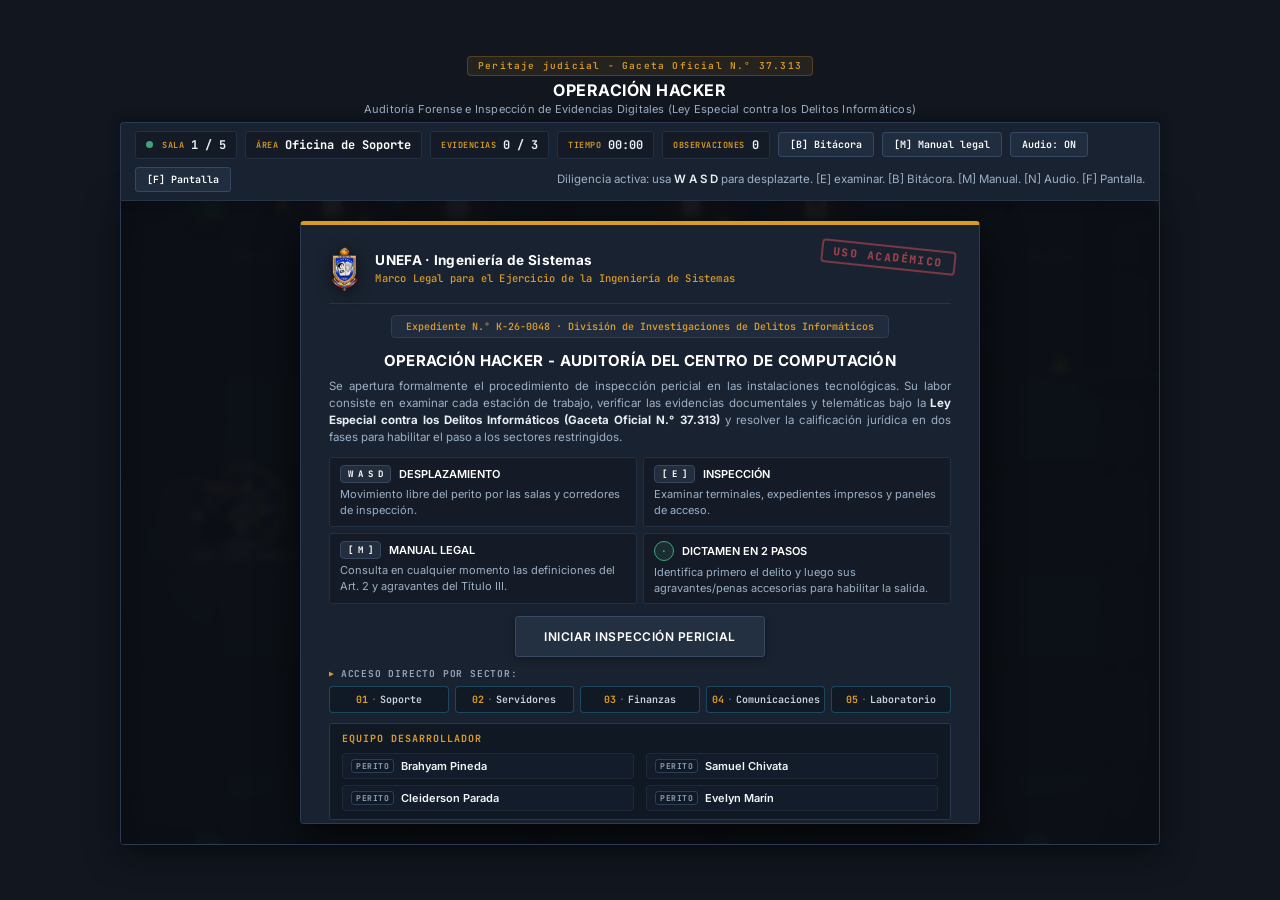
==== commit 3a2ec219: "Mejora de dibujo y rostros de NPCs en 2D HD y atajo para cerrar documentos/entrevistas con tecla E" ====
--- a/index.html
+++ b/index.html
@@ -433,7 +433,7 @@
                 </div>
                 <p id="clue-text"></p>
             </div>
-            <button id="close-clue" class="close-btn" type="button">CERRAR Y CONTINUAR INSPECCIÓN</button>
+            <button id="close-clue" class="close-btn" type="button">CERRAR Y CONTINUAR INSPECCIÓN [E / Esc]</button>
         </div>
 
         <!-- acta de entrevista testimonial -->
@@ -444,7 +444,7 @@
                     <h2 id="interview-name" class="interview-name">Funcionario</h2>
                     <span id="interview-role" class="interview-role">Cargo</span>
                 </div>
-                <button id="close-interview" class="modal-close-icon" type="button" title="Cerrar entrevista [Escape]">&times;</button>
+                <button id="close-interview" class="modal-close-icon" type="button" title="Cerrar entrevista [E / Escape]">&times;</button>
             </div>
             <div class="interview-statement-box">
                 <div class="statement-label">DECLARACIÓN REGISTRADA:</div>
@@ -455,7 +455,7 @@
                 <div id="interview-questions-list" class="interview-questions-list"></div>
             </div>
             <div class="interview-footer">
-                <button id="btn-close-interview-footer" class="cyber-btn" type="button">CONCLUIR Y VOLVER A LA INSPECCIÓN</button>
+                <button id="btn-close-interview-footer" class="cyber-btn" type="button">CONCLUIR Y VOLVER A LA INSPECCIÓN [E]</button>
             </div>
         </div>
 
